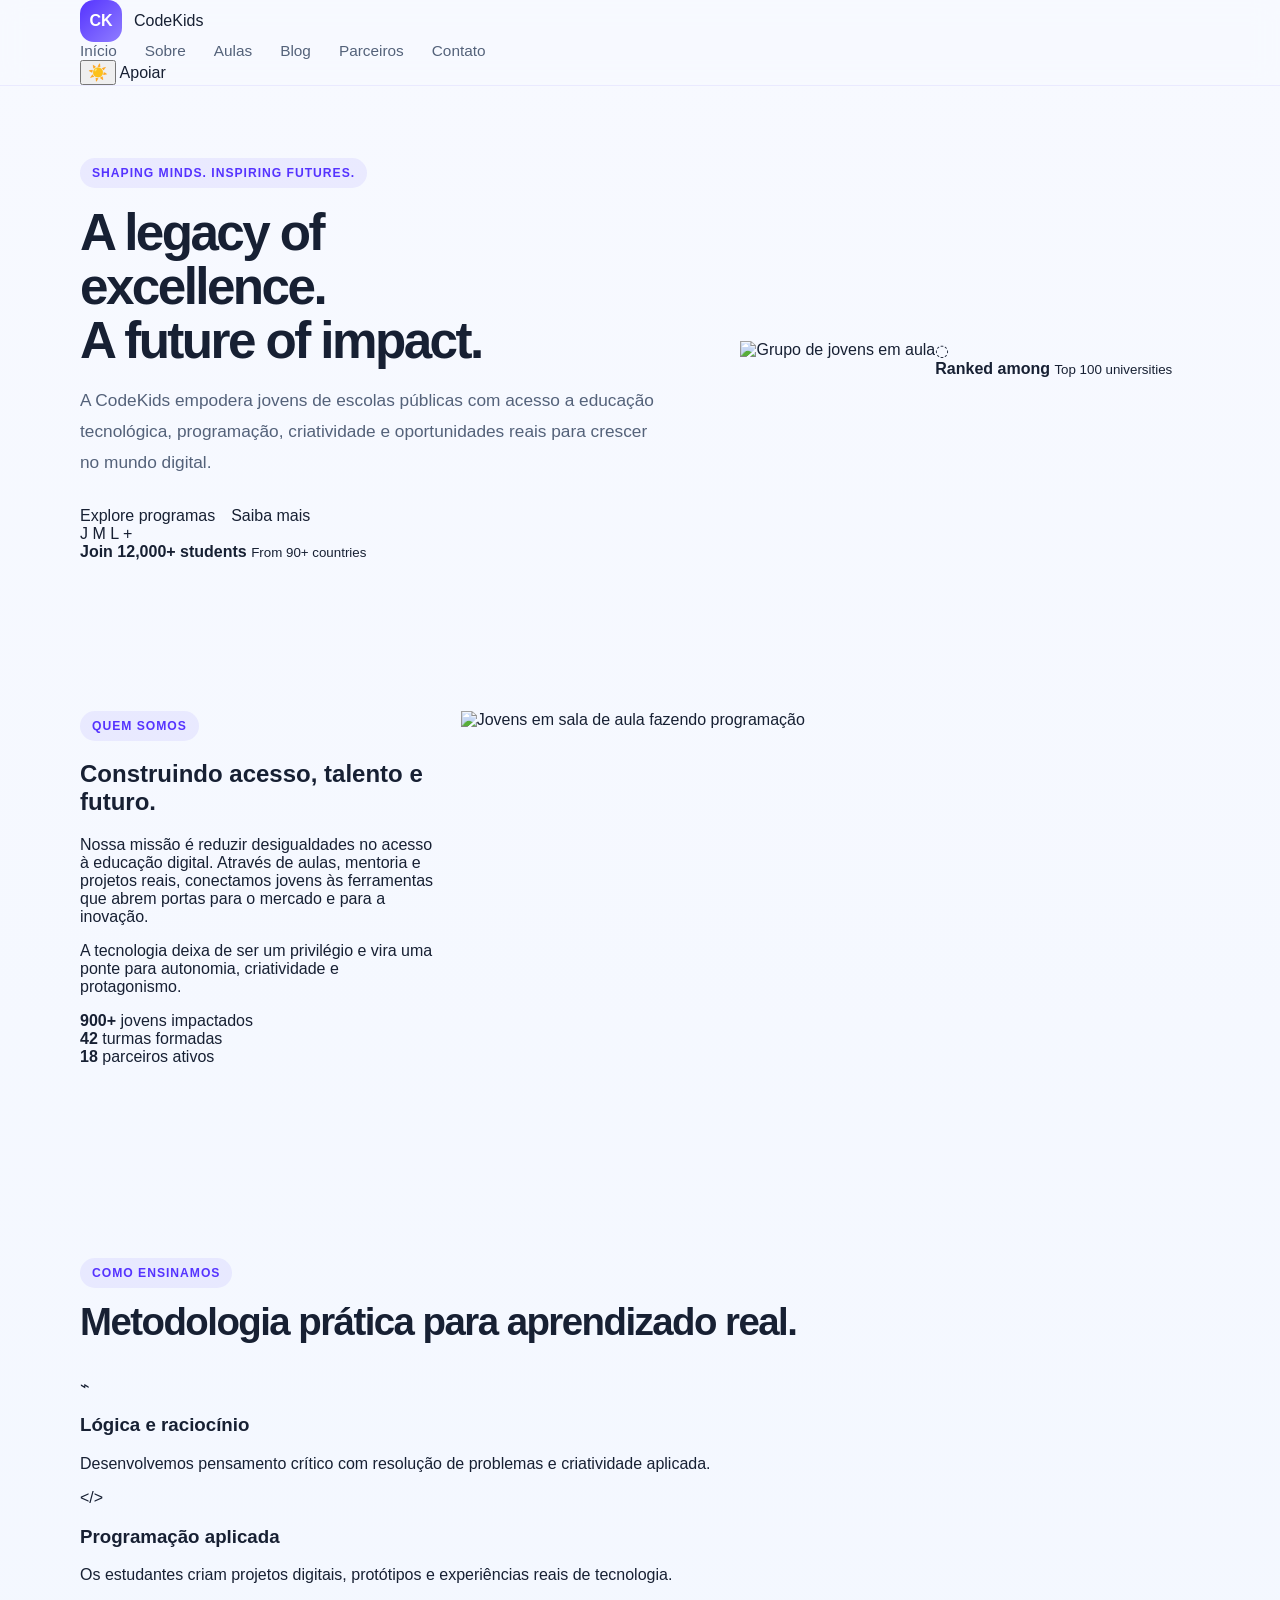
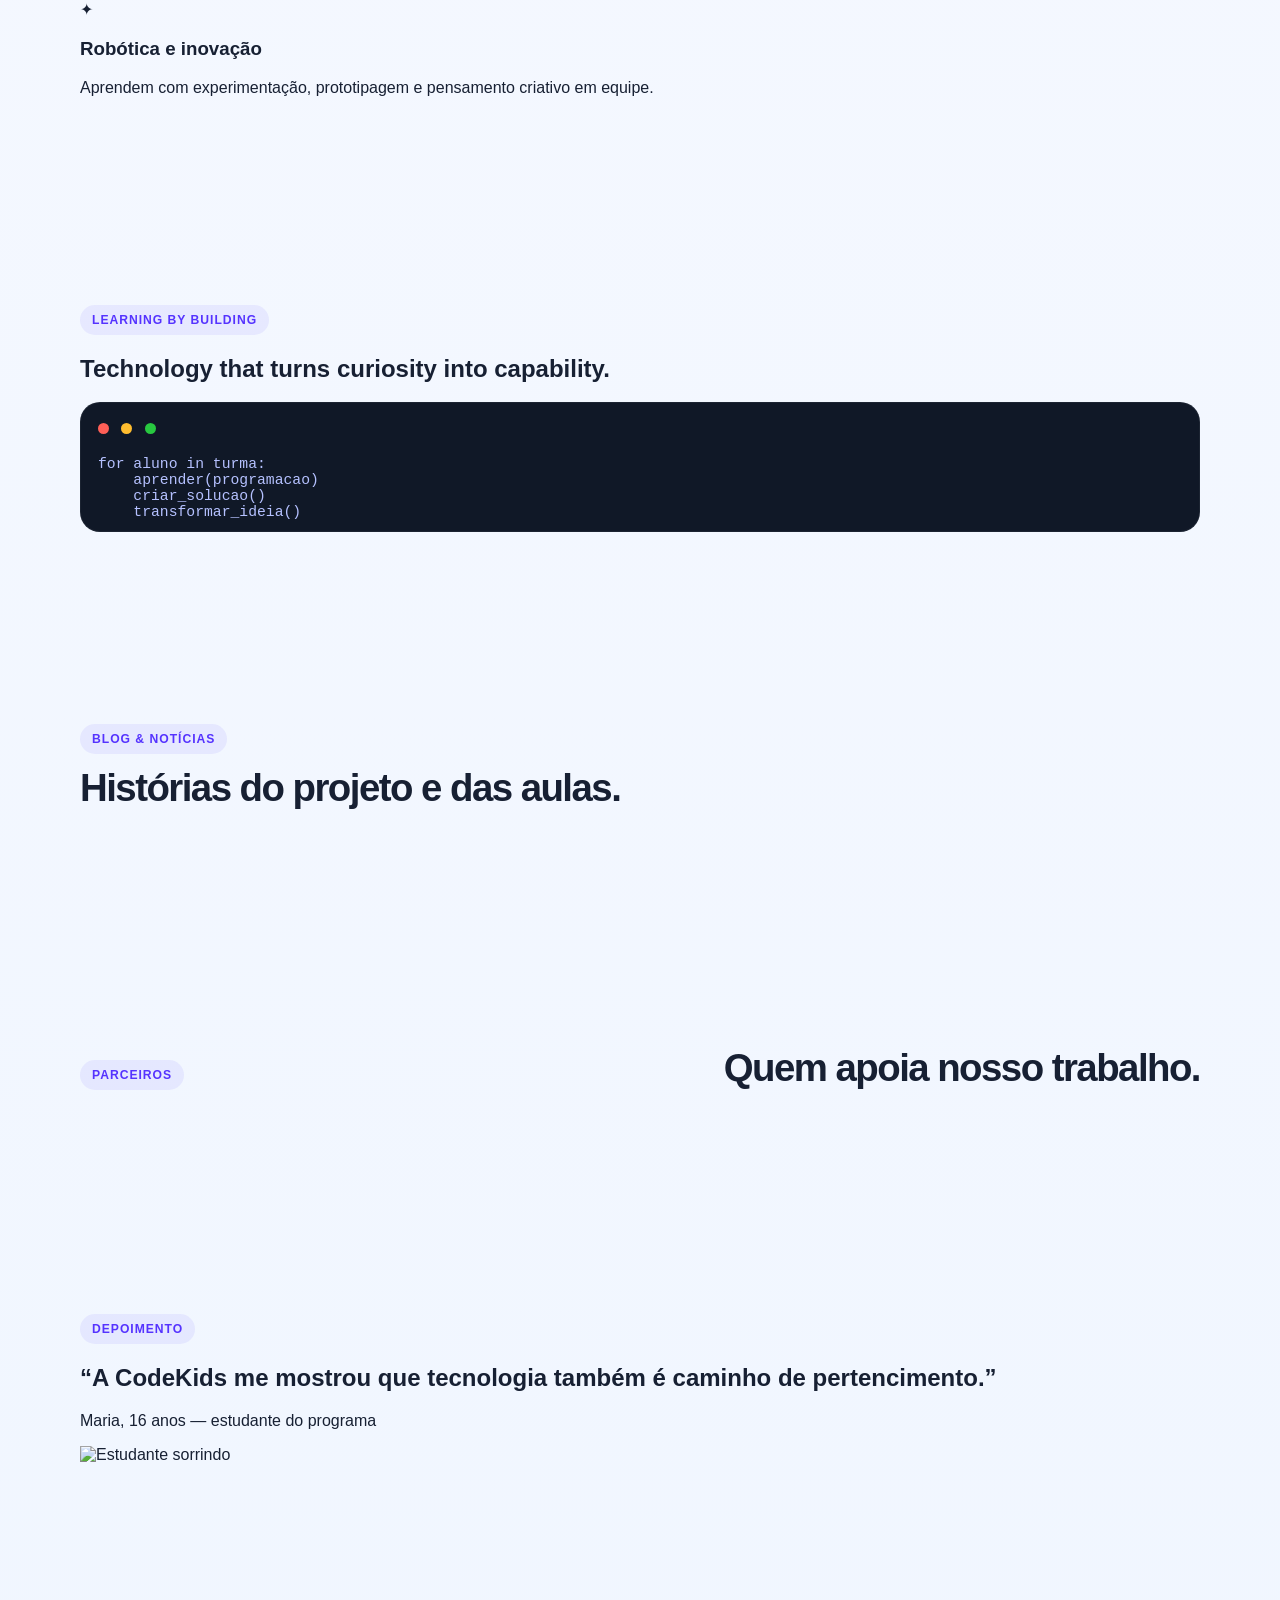
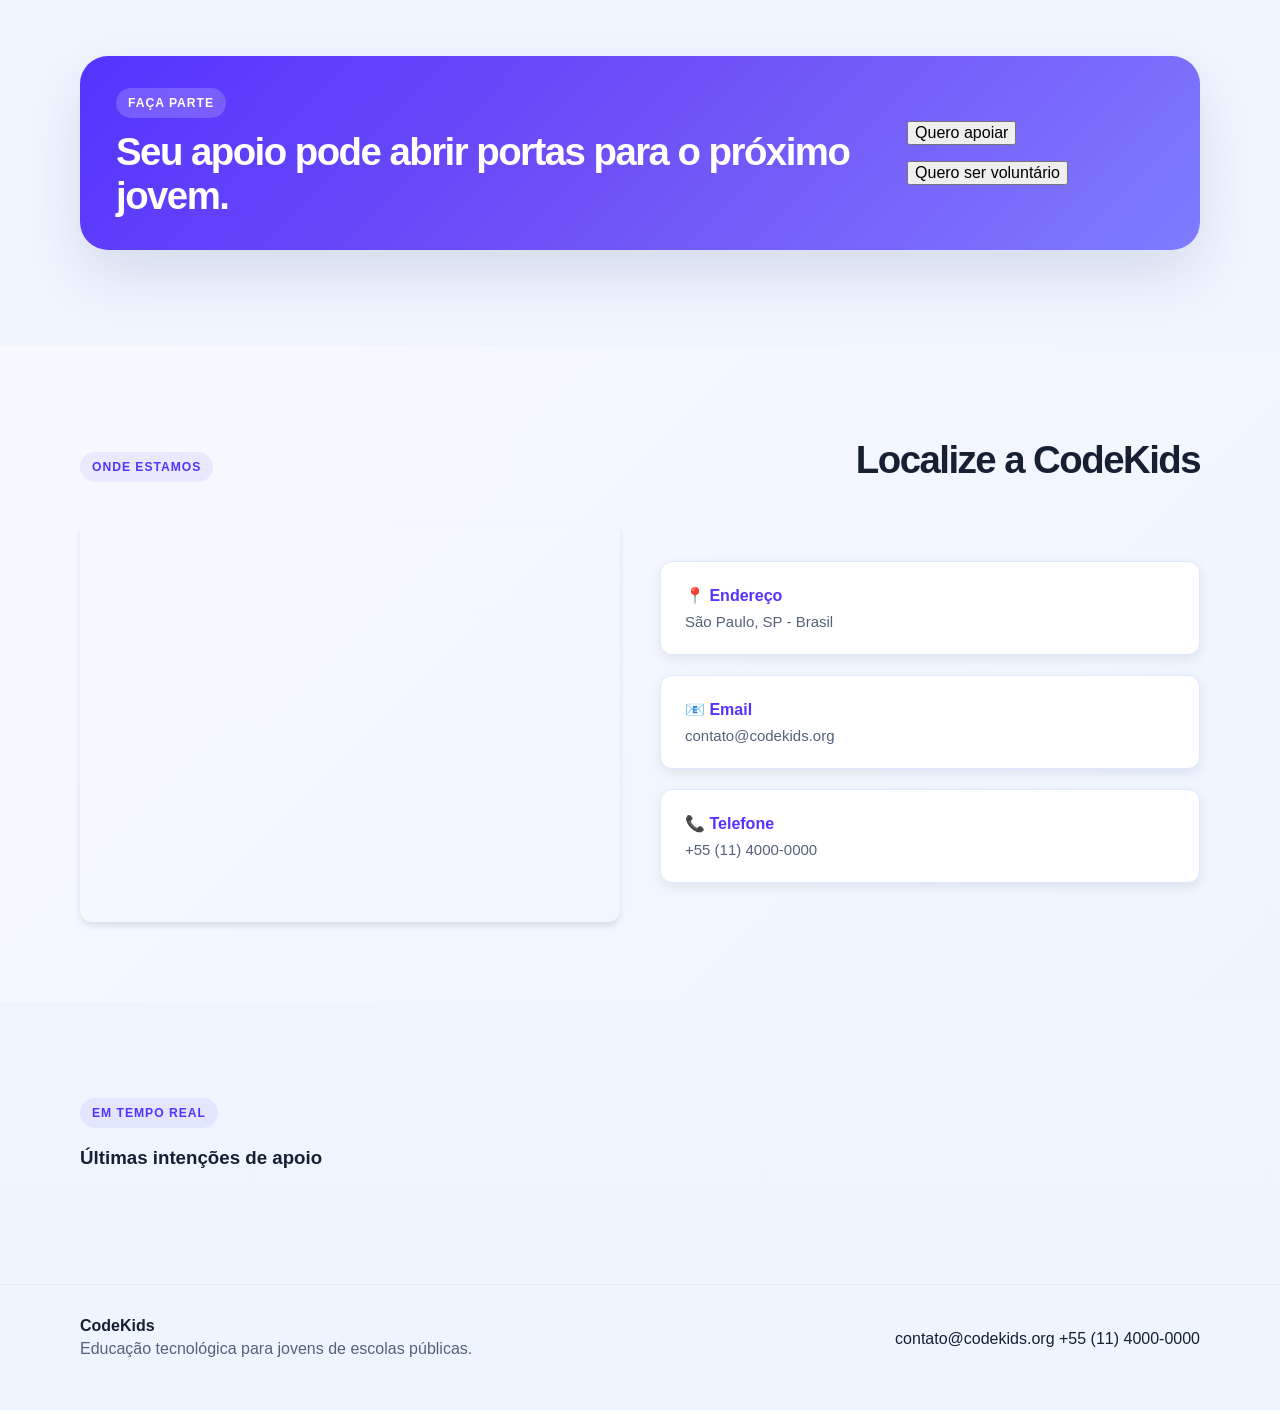
==== src/index.html @ ededb687 "refactor: Reorganiza estrutura de pastas do projeto - Move arquivos HTML para src/ - Move CSS para s" ====
<!doctype html>
<html lang="pt-BR">
  <head>
    <meta charset="UTF-8" />
    <meta name="viewport" content="width=device-width, initial-scale=1.0" />
    <title>CodeKids | Educação tecnológica para jovens</title>
    <meta
      name="description"
      content="CodeKids conecta jovens ao mundo da tecnologia por meio de aulas gratuitas, projetos e oportunidades de educação digital."
    />
    <link rel="preconnect" href="https://fonts.googleapis.com" />
    <link rel="preconnect" href="https://fonts.gstatic.com" crossorigin />
    <link
      href="https://fonts.googleapis.com/css2?family=Manrope:wght@400;500;600;700;800&family=Cormorant+Garamond:wght@500;600;700&display=swap"
      rel="stylesheet"
    />
    <link rel="stylesheet" href="css/styles.css" />
  </head>
  <body>
    <header class="topbar">
      <div class="container nav-wrap">
        <a href="#inicio" class="brand" aria-label="CodeKids início">
          <span class="brand-mark">CK</span>
          <span class="brand-text">CodeKids</span>
        </a>

        <nav class="main-nav" aria-label="Navegação principal">
          <a href="#inicio">Início</a>
          <a href="#sobre">Sobre</a>
          <a href="#aulas">Aulas</a>
          <a href="#blog">Blog</a>
          <a href="#parceiros">Parceiros</a>
          <a href="#contato">Contato</a>
        </nav>

        <div class="nav-actions">
          <button id="theme-toggle" class="theme-toggle" aria-label="Alternar tema">☀️</button>
          <a class="btn btn-primary" href="#contato">Apoiar</a>
        </div>
      </div>
    </header>

    <main>
      <section class="hero" id="inicio">
        <div class="container hero-grid">
          <div class="hero-copy">
            <span class="eyebrow">Shaping minds. Inspiring futures.</span>
            <h1>
              A legacy of<br />
              excellence.<br />
              A future of impact.
            </h1>
            <p>
              A CodeKids empodera jovens de escolas públicas com acesso a educação tecnológica,
              programação, criatividade e oportunidades reais para crescer no mundo digital.
            </p>

            <div class="hero-actions">
              <a class="btn btn-primary" href="#blog">Explore programas</a>
              <a class="btn btn-light" href="#sobre">Saiba mais</a>
            </div>

            <div class="hero-meta">
              <div class="avatar-group" aria-label="Estudantes impactados">
                <span>J</span>
                <span>M</span>
                <span>L</span>
                <span>+</span>
              </div>
              <div>
                <strong>Join 12,000+ students</strong>
                <small>From 90+ countries</small>
              </div>
            </div>
          </div>

          <div class="hero-visual">
            <div class="hero-image-card">
              <img
                src="https://images.unsplash.com/photo-1522202176988-66273c2fd55f?auto=format&fit=crop&w=1200&q=80"
                alt="Grupo de jovens em aula"
              />
            </div>
            <div class="premium-badge">
              <span class="badge-icon">◌</span>
              <div>
                <strong>Ranked among</strong>
                <small>Top 100 universities</small>
              </div>
            </div>
          </div>
        </div>
      </section>

      <section class="section section-soft" id="sobre">
        <div class="container about-grid">
          <div class="about-copy">
            <span class="eyebrow eyebrow-gold">Quem somos</span>
            <h2>Construindo acesso, talento e futuro.</h2>
            <p>
              Nossa missão é reduzir desigualdades no acesso à educação digital. Através de aulas,
              mentoria e projetos reais, conectamos jovens às ferramentas que abrem portas para o
              mercado e para a inovação.
            </p>
            <p>
              A tecnologia deixa de ser um privilégio e vira uma ponte para autonomia, criatividade e
              protagonismo.
            </p>

            <div class="about-stats">
              <div>
                <strong>900+</strong>
                <span>jovens impactados</span>
              </div>
              <div>
                <strong>42</strong>
                <span>turmas formadas</span>
              </div>
              <div>
                <strong>18</strong>
                <span>parceiros ativos</span>
              </div>
            </div>
          </div>

          <div class="about-visual">
            <img
              src="https://images.unsplash.com/photo-1516321318423-f06f85e504b3?auto=format&fit=crop&w=1000&q=80"
              alt="Jovens em sala de aula fazendo programação"
            />
          </div>
        </div>
      </section>

      <section class="section" id="aulas">
        <div class="container">
          <div class="section-header">
            <div>
              <span class="eyebrow eyebrow-gold">Como ensinamos</span>
              <h2>Metodologia prática para aprendizado real.</h2>
            </div>
          </div>

          <div class="feature-grid">
            <article class="feature-card">
              <div class="feature-icon">⌁</div>
              <h3>Lógica e raciocínio</h3>
              <p>Desenvolvemos pensamento crítico com resolução de problemas e criatividade aplicada.</p>
            </article>
            <article class="feature-card">
              <div class="feature-icon">&lt;/&gt;</div>
              <h3>Programação aplicada</h3>
              <p>Os estudantes criam projetos digitais, protótipos e experiências reais de tecnologia.</p>
            </article>
            <article class="feature-card">
              <div class="feature-icon">✦</div>
              <h3>Robótica e inovação</h3>
              <p>Aprendem com experimentação, prototipagem e pensamento criativo em equipe.</p>
            </article>
          </div>
        </div>
      </section>

      <section class="section code-panel">
        <div class="container code-panel-inner">
          <div class="code-copy">
            <span class="eyebrow eyebrow-gold">Learning by building</span>
            <h2>Technology that turns curiosity into capability.</h2>
          </div>
          <div class="code-window" aria-label="Exemplo de código de programação">
            <div class="code-header">
              <span class="dot red"></span>
              <span class="dot yellow"></span>
              <span class="dot green"></span>
            </div>
            <pre><code>for aluno in turma:
    aprender(programacao)
    criar_solucao()
    transformar_ideia()</code></pre>
          </div>
        </div>
      </section>

      <section class="section" id="blog">
        <div class="container">
          <div class="section-header split-header">
            <div>
              <span class="eyebrow eyebrow-gold">Blog & notícias</span>
              <h2>Histórias do projeto e das aulas.</h2>
            </div>
          </div>
          <div id="posts-grid" class="posts-grid" aria-live="polite"></div>
        </div>
      </section>

      <section class="section partners-section" id="parceiros">
        <div class="container">
          <div class="section-header">
            <span class="eyebrow eyebrow-gold">Parceiros</span>
            <h2>Quem apoia nosso trabalho.</h2>
          </div>
          <div id="partners-grid" class="partners-grid" aria-live="polite"></div>
        </div>
      </section>

      <section class="section quote-section">
        <div class="container quote-wrap">
          <div class="quote-copy">
            <span class="eyebrow eyebrow-gold">Depoimento</span>
            <h2>“A CodeKids me mostrou que tecnologia também é caminho de pertencimento.”</h2>
            <p>Maria, 16 anos — estudante do programa</p>
          </div>
          <img
            src="https://images.unsplash.com/photo-1544005313-94ddf0286df2?auto=format&fit=crop&w=900&q=80"
            alt="Estudante sorrindo"
          />
        </div>
      </section>

      <section class="section cta-section" id="contato">
        <div class="container cta-box">
          <div>
            <span class="eyebrow eyebrow-cta">Faça parte</span>
            <h2>Seu apoio pode abrir portas para o próximo jovem.</h2>
          </div>
          <div class="cta-actions">
            <button class="btn btn-primary open-form" type="button" data-form-type="support">Quero apoiar</button>
            <button class="btn btn-light open-form" type="button" data-form-type="volunteer">Quero ser voluntário</button>
          </div>
        </div>
      </section>

      <section class="section location-section">
        <div class="container">
          <div class="section-header">
            <span class="eyebrow eyebrow-gold">Onde estamos</span>
            <h2>Localize a CodeKids</h2>
          </div>
          <div id="map-container" class="map-container">
            <div id="google-map" style="width: 100%; height: 400px; border-radius: 12px; overflow: hidden; box-shadow: 0 4px 6px rgba(0, 0, 0, 0.1);"></div>
            <div class="location-info">
              <div class="info-card">
                <strong>📍 Endereço</strong>
                <p>São Paulo, SP - Brasil</p>
              </div>
              <div class="info-card">
                <strong>📧 Email</strong>
                <p>contato@codekids.org</p>
              </div>
              <div class="info-card">
                <strong>📞 Telefone</strong>
                <p>+55 (11) 4000-0000</p>
              </div>
            </div>
          </div>
        </div>
      </section>

      <section class="section live-submissions">
        <div class="container live-submission-panel">
          <div class="panel-header">
            <span class="eyebrow eyebrow-gold">Em tempo real</span>
            <h3>Últimas intenções de apoio</h3>
          </div>
          <div id="submission-feed" class="submission-feed" aria-live="polite"></div>
        </div>
      </section>
    </main>

    <footer class="footer">
      <div class="container footer-inner">
        <div>
          <strong>CodeKids</strong>
          <p>Educação tecnológica para jovens de escolas públicas.</p>
        </div>
        <div class="footer-contact">
          <span>contato@codekids.org</span>
          <span>+55 (11) 4000-0000</span>
        </div>
      </div>
    </footer>

    <div vw class="enabled">
      <div vw-access-button class="active"></div>
      <div vw-plugin-wrapper>
        <div class="vw-plugin-top-wrapper"></div>
      </div>
    </div>
    <div id="form-modal" class="modal hidden" aria-hidden="true">
      <div class="modal-backdrop" data-close="true"></div>
      <div class="modal-dialog" role="dialog" aria-modal="true" aria-labelledby="modal-title">
        <button class="modal-close" type="button" aria-label="Fechar modal" data-close="true">×</button>
        <div class="modal-header">
          <span class="eyebrow eyebrow-gold">Contato</span>
          <h3 id="modal-title">Quero apoiar</h3>
        </div>

        <form id="support-form">
          <input type="hidden" id="form-type" name="type" value="support" />

          <label>
            Nome completo
            <input type="text" name="name" placeholder="Seu nome" required />
          </label>

          <div class="form-row">
            <label>
              E-mail
              <input type="email" name="email" placeholder="seu@email.com" required />
            </label>
            <label>
              Telefone
              <input type="tel" name="phone" placeholder="(11) 99999-9999" />
            </label>
          </div>

          <label>
            Como você quer contribuir?
            <textarea name="message" rows="4" placeholder="Conte um pouco sobre sua disponibilidade ou intenção." required></textarea>
          </label>

          <div class="modal-actions">
            <button type="button" class="btn btn-light" data-close="true">Cancelar</button>
            <button type="submit" class="btn btn-primary">Enviar</button>
          </div>
        </form>
      </div>
    </div>

    <script src="https://vlibras.gov.br/app/vlibras-plugin.js"></script>
    <script>
      new window.VLibras.Widget("https://vlibras.gov.br/app");
    </script>
    <script async src="https://maps.googleapis.com/maps/api/js?key=AIzaSyDummy_Replace_With_Your_API_Key&callback=initMap"></script>
    <script src="js/site.js"></script>
  </body>
</html>
---- src/css/styles.css ----
:root {
  --bg: #f4f7ff;
  --bg-strong: #ecf2ff;
  --card: #ffffff;
  --line: #dfe9ff;
  --text: #172033;
  --muted: #54627a;
  --primary: #5533ff;
  --primary-dark: #2f1d96;
  --accent: #0db39f;
  --accent-soft: #dffaf5;
  --warning: #ffb703;
  --shadow: 0 24px 60px rgba(67, 77, 130, 0.16);
}

* {
  box-sizing: border-box;
}

html {
  scroll-behavior: smooth;
}

body {
  margin: 0;
  font-family: "Plus Jakarta Sans", sans-serif;
  background: linear-gradient(180deg, #f7f9ff 0%, #eef5ff 100%);
  color: var(--text);
}

a {
  text-decoration: none;
  color: inherit;
}

img {
  max-width: 100%;
  display: block;
}

button,
input,
textarea {
  font: inherit;
}

.container {
  width: min(1120px, calc(100% - 32px));
  margin: 0 auto;
}

.section {
  padding: 96px 0;
}

.section.alt {
  background: rgba(122, 105, 255, 0.04);
}

.topbar {
  position: sticky;
  top: 0;
  z-index: 20;
  background: rgba(247, 249, 255, 0.85);
  backdrop-filter: blur(12px);
  border-bottom: 1px solid rgba(85, 51, 255, 0.08);
}

.nav {
  display: flex;
  align-items: center;
  justify-content: space-between;
  gap: 24px;
  min-height: 86px;
}

.brand {
  display: flex;
  align-items: center;
  gap: 12px;
}

.brand small {
  display: block;
  color: var(--muted);
  font-size: 11px;
}

.brand-mark {
  width: 42px;
  height: 42px;
  border-radius: 14px;
  display: grid;
  place-items: center;
  background: linear-gradient(135deg, var(--primary), #8f7dff);
  color: #fff;
  font-weight: 800;
}

.main-nav {
  display: flex;
  align-items: center;
  gap: 28px;
  font-size: 0.96rem;
  color: var(--muted);
}

.main-nav a:hover,
.text-link:hover {
  color: var(--primary);
}

.button {
  display: inline-flex;
  align-items: center;
  justify-content: center;
  border: none;
  background: linear-gradient(135deg, var(--primary), #6d4ef6);
  color: white;
  border-radius: 14px;
  padding: 14px 22px;
  font-weight: 700;
  cursor: pointer;
  box-shadow: 0 16px 30px rgba(85, 51, 255, 0.2);
  transition: transform 0.2s ease, box-shadow 0.2s ease;
}

.button:hover {
  transform: translateY(-1px);
  box-shadow: 0 18px 36px rgba(85, 51, 255, 0.24);
}

.button-secondary {
  background: #f5f3ff;
  color: var(--primary);
  box-shadow: none;
}

.button-nav {
  padding-inline: 18px;
}

.hero {
  padding: 72px 0 54px;
}

.hero-grid {
  display: grid;
  grid-template-columns: 1.2fr 1fr;
  align-items: center;
  gap: 48px;
}

.eyebrow {
  display: inline-block;
  background: rgba(85, 51, 255, 0.08);
  color: var(--primary);
  padding: 8px 12px;
  border-radius: 999px;
  font-size: 0.76rem;
  font-weight: 800;
  letter-spacing: 0.08em;
  text-transform: uppercase;
}

.eyebrow.accent {
  background: var(--accent-soft);
  color: #0d756e;
}

.hero-copy h1 {
  margin: 18px 0 18px;
  font-size: clamp(2.5rem, 4vw, 4.2rem);
  line-height: 1.05;
  letter-spacing: -0.05em;
}

.hero-copy p {
  color: var(--muted);
  font-size: 1.08rem;
  line-height: 1.8;
  max-width: 620px;
}

.hero-actions {
  display: flex;
  gap: 16px;
  flex-wrap: wrap;
  margin-top: 28px;
}

.hero-stats {
  list-style: none;
  padding: 0;
  margin: 34px 0 0;
  display: grid;
  grid-template-columns: repeat(3, minmax(120px, 1fr));
  gap: 16px;
}

.hero-stats li {
  background: rgba(255, 255, 255, 0.72);
  border: 1px solid var(--line);
  border-radius: 18px;
  padding: 18px 16px;
}

.hero-stats strong {
  display: block;
  font-size: 1.6rem;
}

.hero-stats span {
  color: var(--muted);
  font-size: 0.82rem;
}

.hero-visual {
  display: flex;
  justify-content: center;
}

.card-glow {
  width: min(100%, 530px);
  background: linear-gradient(160deg, rgba(85, 51, 255, 0.08), rgba(13, 179, 159, 0.07));
  border: 1px solid rgba(85, 51, 255, 0.1);
  border-radius: 32px;
  padding: 24px;
  box-shadow: var(--shadow);
}

.mini-card {
  background: rgba(255, 255, 255, 0.9);
  border: 1px solid var(--line);
  border-radius: 20px;
  padding: 18px 20px;
  margin-bottom: 20px;
}

.badge {
  display: inline-flex;
  background: rgba(13, 179, 159, 0.12);
  color: #0d756e;
  padding: 6px 10px;
  border-radius: 999px;
  font-size: 0.72rem;
  font-weight: 700;
}

.mini-card h3 {
  margin: 14px 0 8px;
  font-size: 1.5rem;
}

.mini-card p {
  margin: 0;
  color: var(--muted);
}

.code-window {
  background: #101827;
  border-radius: 20px;
  padding: 18px 18px 12px;
  color: #e5edff;
  box-shadow: inset 0 0 0 1px rgba(255, 255, 255, 0.05);
}

.dot {
  display: inline-block;
  width: 11px;
  height: 11px;
  border-radius: 50%;
  margin-right: 8px;
}

.dot.red { background: #ff5f57; }
.dot.yellow { background: #ffbd2f; }
.dot.green { background: #28c840; }

.code-window pre {
  margin: 18px 0 0;
  font-size: 0.92rem;
  color: #b5c1ff;
  overflow-x: auto;
}

.section-header {
  display: flex;
  align-items: end;
  justify-content: space-between;
  gap: 20px;
  margin-bottom: 32px;
}

.section-header.center {
  justify-content: center;
  text-align: center;
  align-items: center;
  flex-direction: column;
}

.section-header h2 {
  margin: 12px 0 0;
  font-size: clamp(2rem, 3vw, 2.8rem);
  letter-spacing: -0.04em;
}

.about-grid,
.posts-grid,
.partners-grid {
  display: grid;
  gap: 22px;
}

.about-grid {
  grid-template-columns: repeat(3, minmax(0, 1fr));
}

.about-card,
.post-card,
.partner-card {
  background: rgba(255, 255, 255, 0.82);
  border: 1px solid var(--line);
  border-radius: 24px;
  padding: 24px;
  box-shadow: 0 12px 32px rgba(29, 39, 77, 0.04);
}

.about-card .icon {
  display: inline-grid;
  place-items: center;
  width: 52px;
  height: 52px;
  border-radius: 16px;
  background: rgba(85, 51, 255, 0.08);
  font-size: 1.6rem;
}

.about-card h3 {
  margin: 18px 0 10px;
  font-size: 1.4rem;
}

.about-card p,
.post-card p,
.partner-card p,
.footer p {
  margin: 0;
  color: var(--muted);
  line-height: 1.7;
}

.posts-grid {
  grid-template-columns: repeat(3, minmax(0, 1fr));
}

.post-card {
  overflow: hidden;
  padding: 0;
}

.post-card img {
  width: 100%;
  height: 220px;
  object-fit: cover;
  background: linear-gradient(135deg, #dfe6ff, #ecfdf9);
}

.post-content {
  padding: 22px 22px 20px;
}

.post-meta {
  display: flex;
  justify-content: space-between;
  gap: 12px;
  margin-bottom: 8px;
  color: var(--muted);
  font-size: 0.8rem;
  text-transform: uppercase;
  letter-spacing: 0.06em;
}

.post-card h3 {
  margin: 0 0 12px;
  font-size: 1.45rem;
}

.post-card .post-preview {
  margin-bottom: 20px;
}

.text-link {
  color: var(--primary);
  font-weight: 700;
}

.partners-grid {
  grid-template-columns: repeat(3, minmax(0, 1fr));
}

.partner-card {
  display: flex;
  flex-direction: column;
  gap: 18px;
}

.partner-logo {
  width: 88px;
  height: 88px;
  border-radius: 22px;
  display: grid;
  place-items: center;
  background: linear-gradient(135deg, rgba(85, 51, 255, 0.12), rgba(13, 179, 159, 0.16));
  font-weight: 800;
  color: var(--primary-dark);
  font-size: 1.7rem;
}

.partner-card h3 {
  margin: 0;
}

.cta-box {
  background: linear-gradient(135deg, var(--primary), #6d4ef6 45%, #7f7cff 100%);
  border-radius: 28px;
  color: white;
  padding: 32px 36px;
  display: flex;
  align-items: center;
  justify-content: space-between;
  gap: 24px;
  box-shadow: var(--shadow);
}

.cta-box .eyebrow {
  background: rgba(255, 255, 255, 0.18);
  color: #fff;
}

.cta-box h2 {
  margin: 12px 0 0;
  font-size: clamp(2rem, 3vw, 2.5rem);
  letter-spacing: -0.04em;
}

.cta-actions {
  display: flex;
  gap: 16px;
  flex-wrap: wrap;
}

.cta .button-secondary {
  background: rgba(255, 255, 255, 0.14);
  color: white;
}

.footer {
  padding: 32px 0 48px;
  border-top: 1px solid rgba(23, 32, 51, 0.06);
}

.footer-inner {
  display: flex;
  justify-content: space-between;
  gap: 20px;
  align-items: center;
}

.modal {
  position: fixed;
  inset: 0;
  background: rgba(18, 24, 42, 0.65);
  display: grid;
  place-items: center;
  padding: 20px;
  z-index: 40;
}

.modal.hidden,
.admin-zone.hidden {
  display: none;
}

.modal-card {
  position: relative;
  width: min(420px, 100%);
  background: white;
  border-radius: 28px;
  padding: 32px 28px 28px;
  box-shadow: var(--shadow);
}

.close-button {
  position: absolute;
  top: 18px;
  right: 18px;
  border: none;
  background: transparent;
  font-size: 2rem;
  color: var(--muted);
  cursor: pointer;
}

.auth-form,
.post-form {
  display: grid;
  gap: 18px;
  margin-top: 22px;
}

label {
  display: grid;
  gap: 8px;
  color: var(--text);
  font-weight: 600;
}

input,
textarea {
  width: 100%;
  border: 1px solid var(--line);
  background: #f8faff;
  border-radius: 12px;
  padding: 12px 14px;
  color: var(--text);
}

input:focus,
textarea:focus {
  outline: 2px solid rgba(85, 51, 255, 0.18);
  border-color: rgba(85, 51, 255, 0.38);
}

.full {
  width: 100%;
}

.admin-zone {
  padding: 32px 0 80px;
}

.admin-shell {
  background: rgba(255, 255, 255, 0.82);
  border: 1px solid var(--line);
  border-radius: 28px;
  padding: 24px;
  box-shadow: 0 12px 28px rgba(17, 32, 75, 0.05);
}

.admin-header {
  display: flex;
  justify-content: space-between;
  align-items: center;
  gap: 16px;
  margin-bottom: 24px;
}

.admin-grid {
  display: grid;
  grid-template-columns: 1.2fr 0.8fr;
  gap: 24px;
}

.post-form {
  background: #fdfdff;
  border: 1px solid var(--line);
  border-radius: 22px;
  padding: 22px;
}

.form-actions {
  display: flex;
  gap: 12px;
  flex-wrap: wrap;
}

.image-preview {
  width: 100%;
  max-height: 240px;
  object-fit: cover;
  border: 1px solid var(--line);
  border-radius: 18px;
}

.admin-post-list {
  display: grid;
  gap: 14px;
}

.admin-card {
  display: grid;
  gap: 12px;
  background: #f8f9ff;
  border: 1px solid var(--line);
  border-radius: 18px;
  padding: 16px;
}

.admin-card h4 {
  margin: 0;
}

.admin-card p {
  margin: 0;
  color: var(--muted);
  line-height: 1.6;
}

.admin-card .card-actions {
  display: flex;
  gap: 10px;
  flex-wrap: wrap;
}

.action-btn {
  border: none;
  border-radius: 10px;
  padding: 8px 12px;
  font-weight: 700;
  cursor: pointer;
}

.action-btn.edit {
  background: rgba(85, 51, 255, 0.08);
  color: var(--primary);
}

.action-btn.delete {
  background: rgba(226, 75, 75, 0.08);
  color: #b53838;
}

@media (max-width: 940px) {
  .main-nav {
    display: none;
  }

  .hero-grid,
  .about-grid,
  .posts-grid,
  .partners-grid,
  .admin-grid,
  .cta-box,
  .footer-inner {
    grid-template-columns: 1fr;
    flex-direction: column;
    align-items: stretch;
  }

  .hero-grid,
  .about-grid,
  .posts-grid,
  .partners-grid,
  .admin-grid {
    display: grid;
  }

  .cta-box {
    display: grid;
    align-items: start;
  }
}

@media (max-width: 520px) {
  .hero {
    padding-top: 40px;
  }

  .button,
  .button-secondary {
    width: 100%;
  }

  .hero-actions,
  .cta-actions,
  .form-actions {
    flex-direction: column;
  }

  .hero-stats {
    grid-template-columns: 1fr;
  }
}

/* Google Maps Location Section */
.location-section {
  background: linear-gradient(135deg, #f7f9ff 0%, #eef5ff 100%);
  padding: 80px 0;
}

.map-container {
  display: grid;
  grid-template-columns: 1fr 1fr;
  gap: 40px;
  align-items: center;
  margin-top: 40px;
}

#google-map {
  border-radius: 16px;
  overflow: hidden;
  box-shadow: 0 8px 32px rgba(85, 51, 255, 0.15);
}

.location-info {
  display: grid;
  grid-template-columns: 1fr;
  gap: 20px;
}

.info-card {
  background: white;
  padding: 24px;
  border-radius: 12px;
  border: 1px solid var(--line);
  box-shadow: 0 4px 12px rgba(0, 0, 0, 0.08);
  transition: all 0.3s ease;
}

.info-card:hover {
  transform: translateY(-4px);
  box-shadow: 0 12px 24px rgba(85, 51, 255, 0.12);
}

.info-card strong {
  display: block;
  font-size: 16px;
  margin-bottom: 8px;
  color: var(--primary);
}

.info-card p {
  margin: 0;
  color: var(--muted);
  font-size: 15px;
}

@media (max-width: 768px) {
  .map-container {
    grid-template-columns: 1fr;
    gap: 32px;
  }

  #google-map {
    height: 300px !important;
  }

  .location-section {
    padding: 60px 0;
  }
}
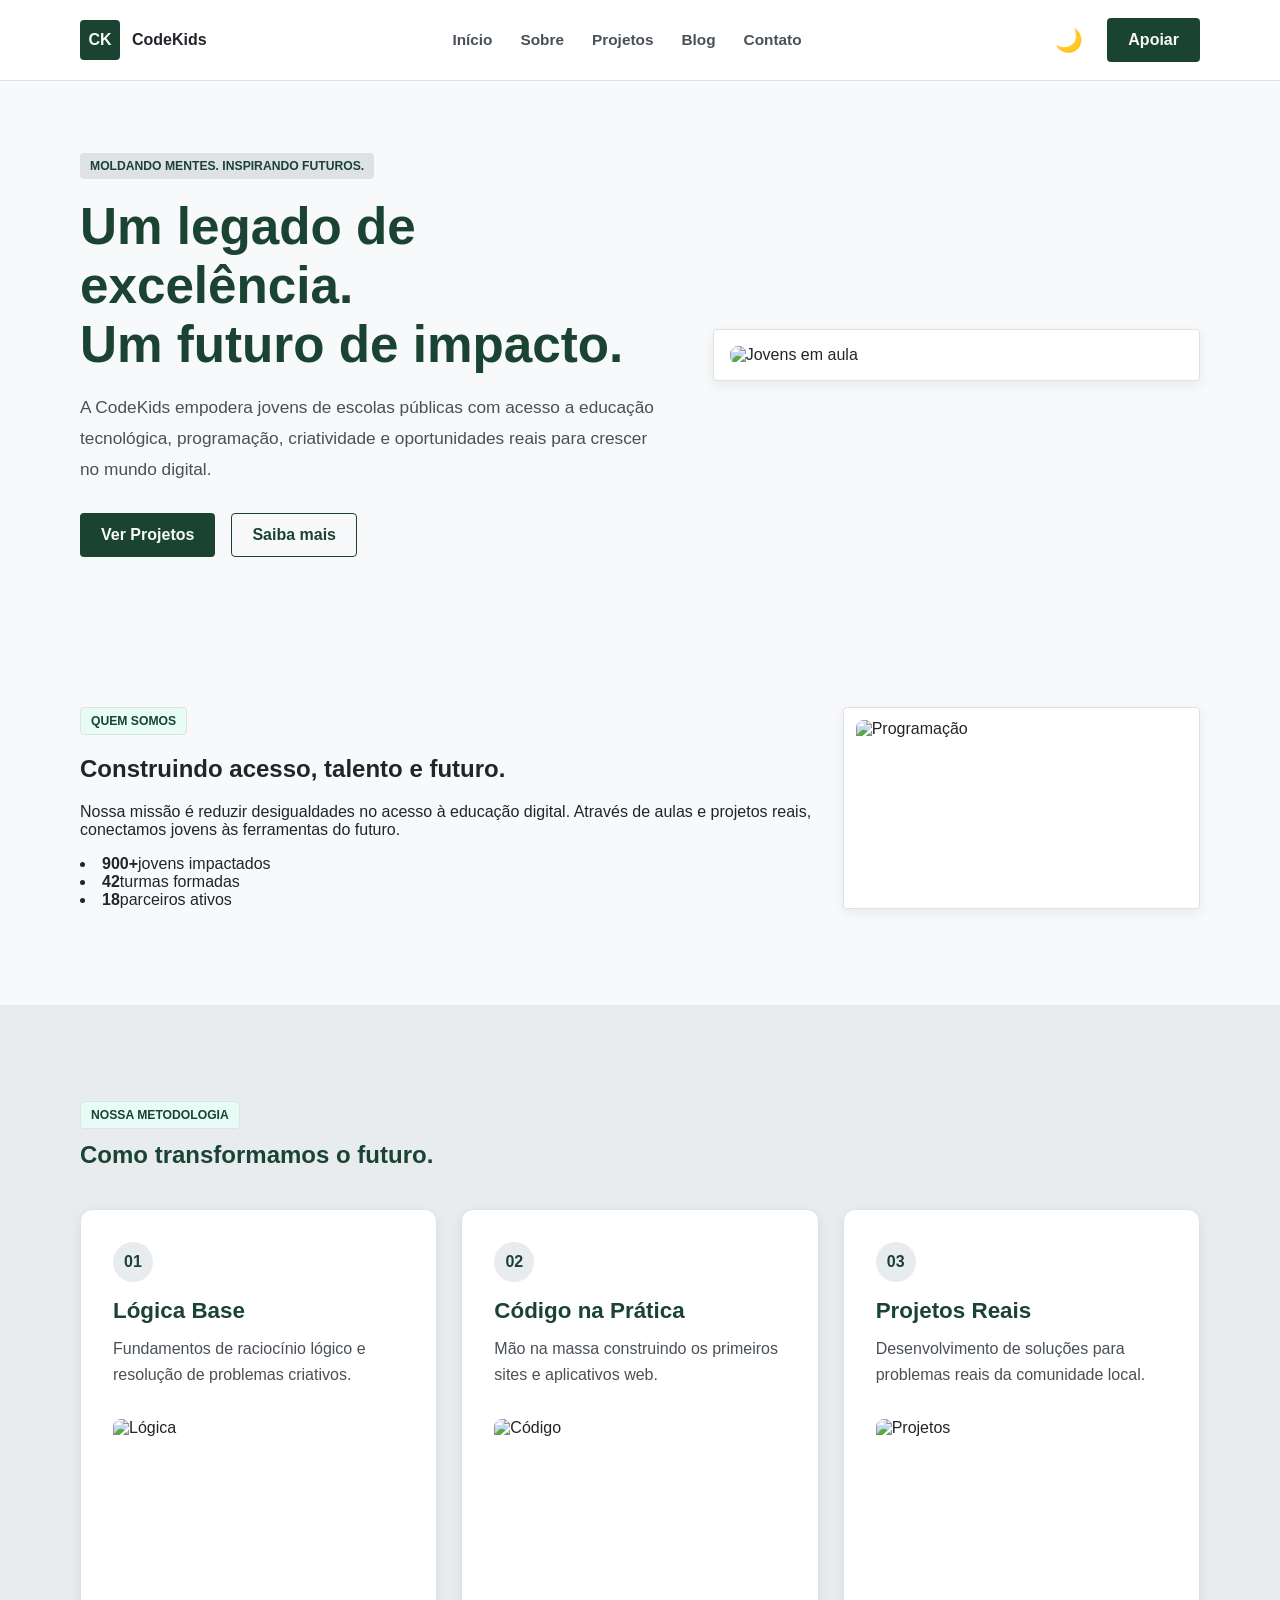
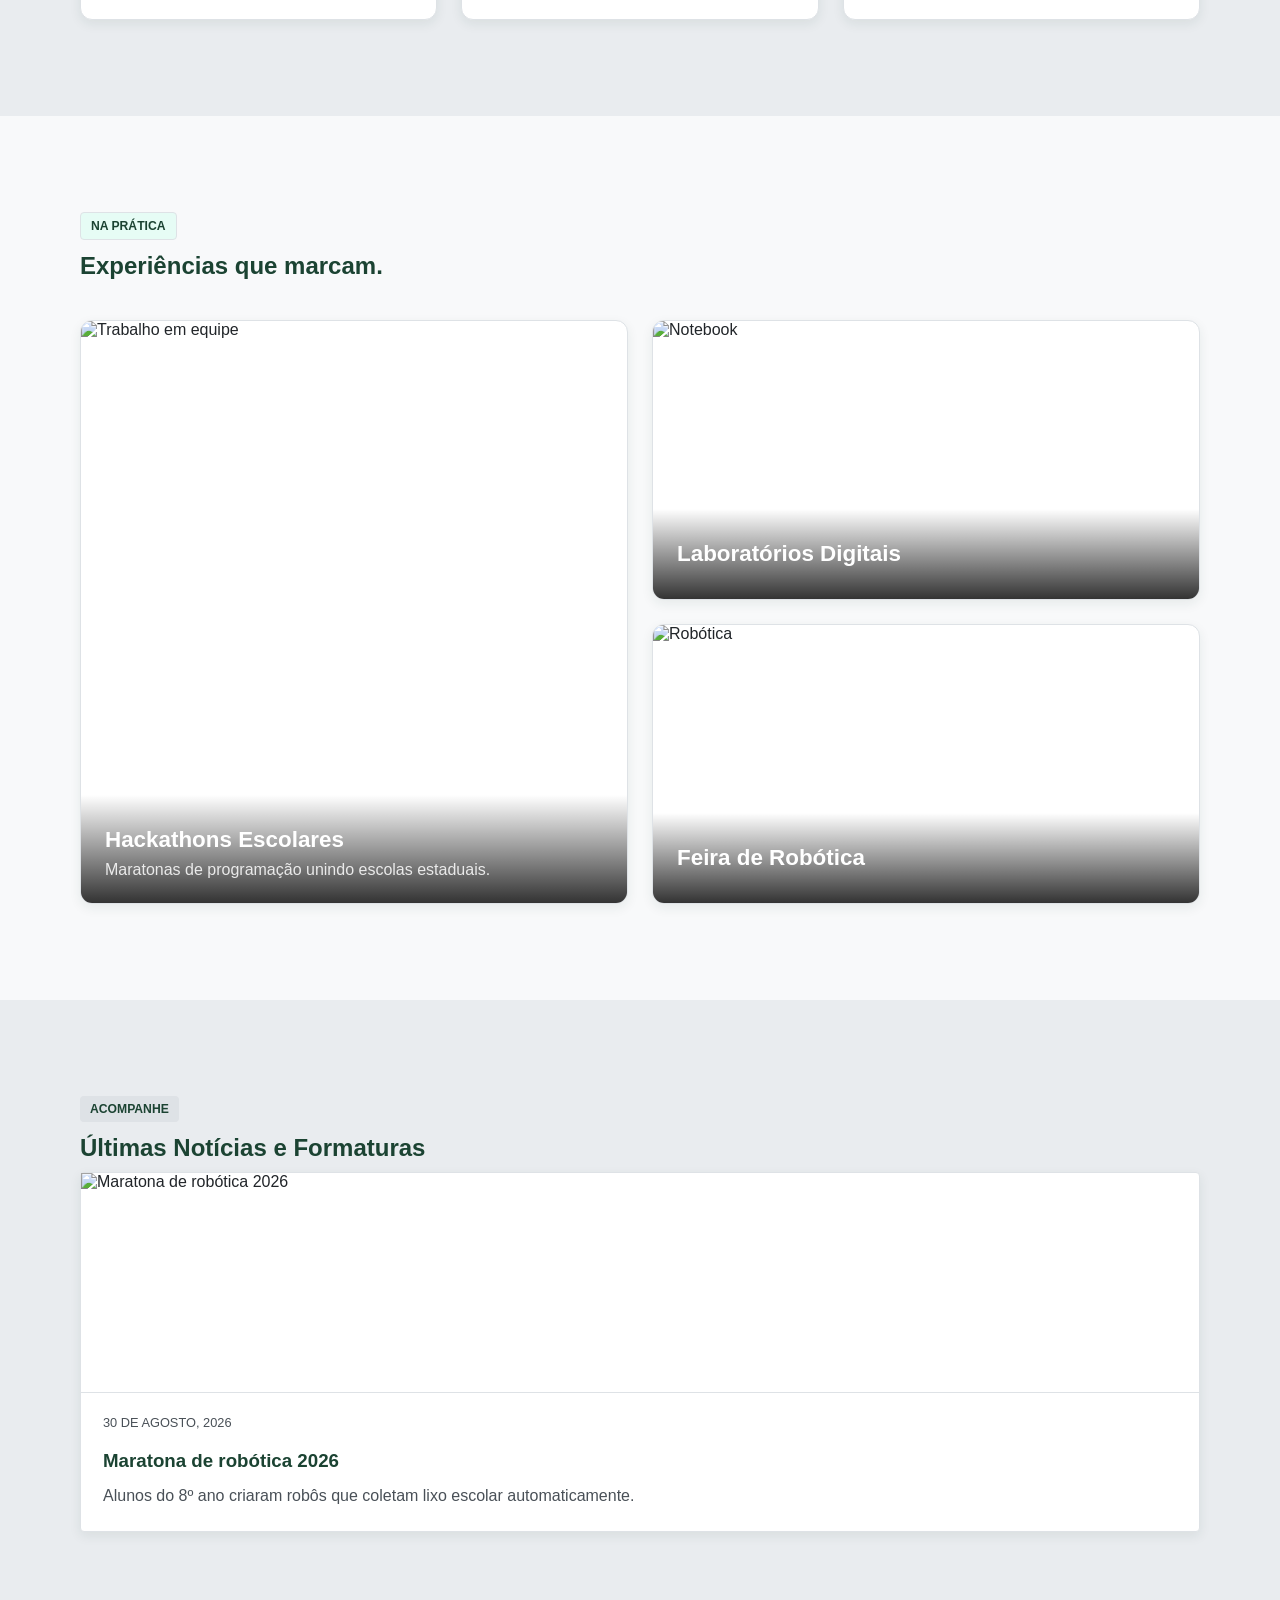
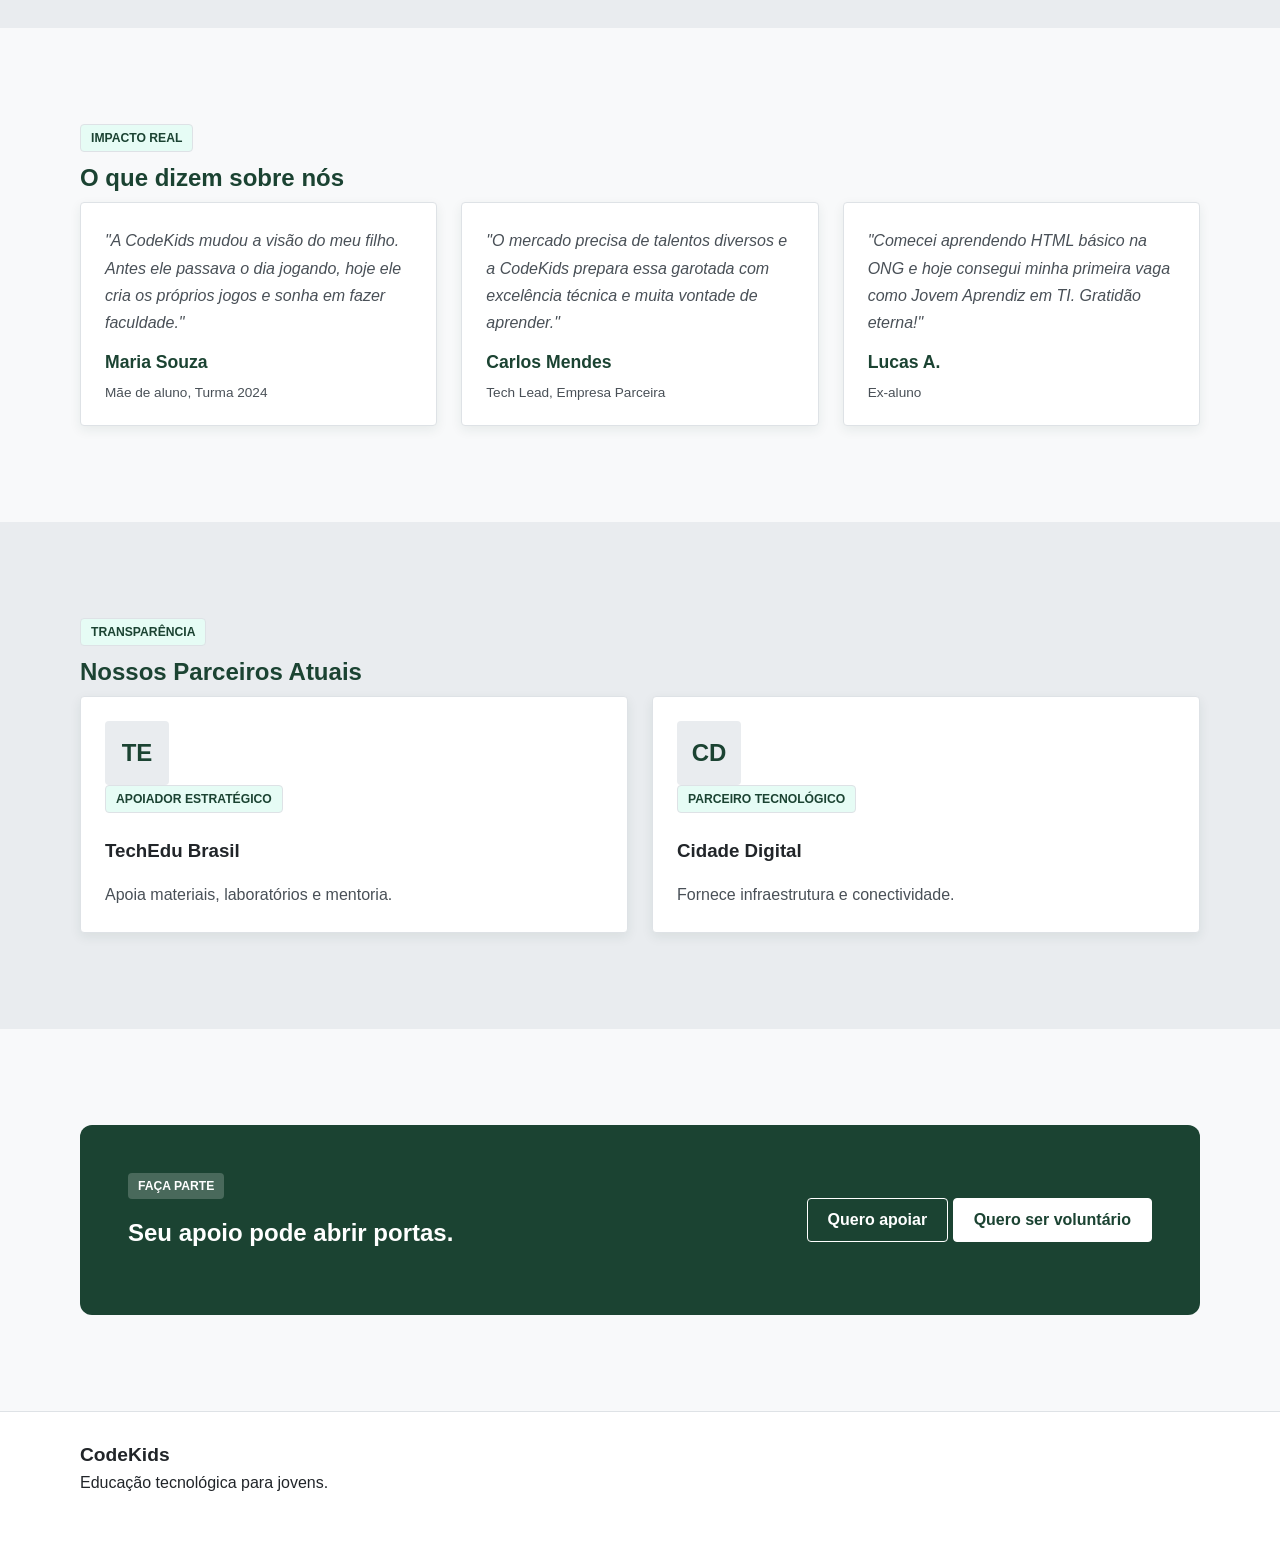
==== commit 0fd25db4: "Atualização Completa V2" ====
--- a/src/index.html
+++ b/src/index.html
@@ -4,265 +4,197 @@
     <meta charset="UTF-8" />
     <meta name="viewport" content="width=device-width, initial-scale=1.0" />
     <title>CodeKids | Educação tecnológica para jovens</title>
-    <meta
-      name="description"
-      content="CodeKids conecta jovens ao mundo da tecnologia por meio de aulas gratuitas, projetos e oportunidades de educação digital."
-    />
     <link rel="preconnect" href="https://fonts.googleapis.com" />
     <link rel="preconnect" href="https://fonts.gstatic.com" crossorigin />
-    <link
-      href="https://fonts.googleapis.com/css2?family=Manrope:wght@400;500;600;700;800&family=Cormorant+Garamond:wght@500;600;700&display=swap"
-      rel="stylesheet"
-    />
+    <link href="https://fonts.googleapis.com/css2?family=Plus+Jakarta+Sans:wght@400;500;600;700;800&display=swap" rel="stylesheet" />
     <link rel="stylesheet" href="css/styles.css" />
   </head>
   <body>
     <header class="topbar">
-      <div class="container nav-wrap">
+      <div class="container nav">
         <a href="#inicio" class="brand" aria-label="CodeKids início">
           <span class="brand-mark">CK</span>
-          <span class="brand-text">CodeKids</span>
+          <span class="brand-text"><strong>CodeKids</strong></span>
         </a>
-
         <nav class="main-nav" aria-label="Navegação principal">
           <a href="#inicio">Início</a>
           <a href="#sobre">Sobre</a>
-          <a href="#aulas">Aulas</a>
+          <a href="#galeria">Projetos</a>
           <a href="#blog">Blog</a>
-          <a href="#parceiros">Parceiros</a>
           <a href="#contato">Contato</a>
         </nav>
-
         <div class="nav-actions">
-          <button id="theme-toggle" class="theme-toggle" aria-label="Alternar tema">☀️</button>
-          <a class="btn btn-primary" href="#contato">Apoiar</a>
+          <button id="theme-toggle" class="theme-toggle-btn" aria-label="Alternar tema">🌙</button>
+          <a class="button button-primary" href="#contato">Apoiar</a>
         </div>
       </div>
     </header>
 
     <main>
+      <!-- Hero -->
       <section class="hero" id="inicio">
         <div class="container hero-grid">
-          <div class="hero-copy">
-            <span class="eyebrow">Shaping minds. Inspiring futures.</span>
-            <h1>
-              A legacy of<br />
-              excellence.<br />
-              A future of impact.
-            </h1>
-            <p>
-              A CodeKids empodera jovens de escolas públicas com acesso a educação tecnológica,
-              programação, criatividade e oportunidades reais para crescer no mundo digital.
-            </p>
-
+          <div class="hero-copy fade-up">
+            <span class="eyebrow">Moldando mentes. Inspirando futuros.</span>
+            <h1>Um legado de<br />excelência.<br />Um futuro de impacto.</h1>
+            <p>A CodeKids empodera jovens de escolas públicas com acesso a educação tecnológica, programação, criatividade e oportunidades reais para crescer no mundo digital.</p>
             <div class="hero-actions">
-              <a class="btn btn-primary" href="#blog">Explore programas</a>
-              <a class="btn btn-light" href="#sobre">Saiba mais</a>
-            </div>
-
-            <div class="hero-meta">
-              <div class="avatar-group" aria-label="Estudantes impactados">
-                <span>J</span>
-                <span>M</span>
-                <span>L</span>
-                <span>+</span>
-              </div>
-              <div>
-                <strong>Join 12,000+ students</strong>
-                <small>From 90+ countries</small>
-              </div>
-            </div>
-          </div>
-
-          <div class="hero-visual">
-            <div class="hero-image-card">
-              <img
-                src="https://images.unsplash.com/photo-1522202176988-66273c2fd55f?auto=format&fit=crop&w=1200&q=80"
-                alt="Grupo de jovens em aula"
-              />
-            </div>
-            <div class="premium-badge">
-              <span class="badge-icon">◌</span>
-              <div>
-                <strong>Ranked among</strong>
-                <small>Top 100 universities</small>
-              </div>
-            </div>
-          </div>
-        </div>
-      </section>
-
+              <a class="button button-primary" href="#galeria">Ver Projetos</a>
+              <a class="button button-secondary" href="#sobre">Saiba mais</a>
+            </div>
+          </div>
+          <div class="hero-visual fade-up stagger-1">
+            <div class="card-glow" style="padding: 16px;">
+              <img src="https://images.unsplash.com/photo-1522202176988-66273c2fd55f?auto=format&fit=crop&w=1200&q=80" alt="Jovens em aula" style="border-radius: 8px;" />
+            </div>
+          </div>
+        </div>
+      </section>
+
+      <!-- Sobre -->
       <section class="section section-soft" id="sobre">
         <div class="container about-grid">
-          <div class="about-copy">
-            <span class="eyebrow eyebrow-gold">Quem somos</span>
+          <div class="about-copy fade-up" style="grid-column: span 2;">
+            <span class="eyebrow accent">Quem somos</span>
             <h2>Construindo acesso, talento e futuro.</h2>
-            <p>
-              Nossa missão é reduzir desigualdades no acesso à educação digital. Através de aulas,
-              mentoria e projetos reais, conectamos jovens às ferramentas que abrem portas para o
-              mercado e para a inovação.
-            </p>
-            <p>
-              A tecnologia deixa de ser um privilégio e vira uma ponte para autonomia, criatividade e
-              protagonismo.
-            </p>
-
-            <div class="about-stats">
-              <div>
-                <strong>900+</strong>
-                <span>jovens impactados</span>
-              </div>
-              <div>
-                <strong>42</strong>
-                <span>turmas formadas</span>
-              </div>
-              <div>
-                <strong>18</strong>
-                <span>parceiros ativos</span>
-              </div>
-            </div>
-          </div>
-
-          <div class="about-visual">
-            <img
-              src="https://images.unsplash.com/photo-1516321318423-f06f85e504b3?auto=format&fit=crop&w=1000&q=80"
-              alt="Jovens em sala de aula fazendo programação"
-            />
-          </div>
-        </div>
-      </section>
-
-      <section class="section" id="aulas">
-        <div class="container">
+            <p>Nossa missão é reduzir desigualdades no acesso à educação digital. Através de aulas e projetos reais, conectamos jovens às ferramentas do futuro.</p>
+            <div class="hero-stats">
+              <li><strong>900+</strong><span>jovens impactados</span></li>
+              <li><strong>42</strong><span>turmas formadas</span></li>
+              <li><strong>18</strong><span>parceiros ativos</span></li>
+            </div>
+          </div>
+          <div class="about-visual card-glow fade-up stagger-1" style="padding: 12px;">
+            <img src="https://images.unsplash.com/photo-1516321318423-f06f85e504b3?auto=format&fit=crop&w=1000&q=80" alt="Programação" style="height: 100%; object-fit: cover; border-radius: 8px;" />
+          </div>
+        </div>
+      </section>
+
+      <!-- Jornada -->
+      <section class="section alt" id="jornada">
+        <div class="container fade-up">
           <div class="section-header">
             <div>
-              <span class="eyebrow eyebrow-gold">Como ensinamos</span>
-              <h2>Metodologia prática para aprendizado real.</h2>
-            </div>
-          </div>
-
+              <span class="eyebrow accent">Nossa Metodologia</span>
+              <h2>Como transformamos o futuro.</h2>
+            </div>
+          </div>
+          <div class="process-grid">
+            <div class="process-card fade-up">
+              <span class="step-badge">01</span>
+              <h3>Lógica Base</h3>
+              <p>Fundamentos de raciocínio lógico e resolução de problemas criativos.</p>
+              <img src="https://images.unsplash.com/photo-1503676260728-1c00da094a0b?auto=format&fit=crop&w=600&q=80" alt="Lógica" />
+            </div>
+            <div class="process-card fade-up stagger-1">
+              <span class="step-badge">02</span>
+              <h3>Código na Prática</h3>
+              <p>Mão na massa construindo os primeiros sites e aplicativos web.</p>
+              <img src="https://images.unsplash.com/photo-1531482615713-2afd69097998?auto=format&fit=crop&w=600&q=80" alt="Código" />
+            </div>
+            <div class="process-card fade-up stagger-2">
+              <span class="step-badge">03</span>
+              <h3>Projetos Reais</h3>
+              <p>Desenvolvimento de soluções para problemas reais da comunidade local.</p>
+              <img src="https://images.unsplash.com/photo-1523240795612-9a054b0db644?auto=format&fit=crop&w=600&q=80" alt="Projetos" />
+            </div>
+          </div>
+        </div>
+      </section>
+
+      <!-- Projetos -->
+      <section class="section" id="galeria">
+        <div class="container fade-up">
+          <div class="section-header center">
+            <span class="eyebrow accent">Na Prática</span>
+            <h2>Experiências que marcam.</h2>
+          </div>
+          <div class="bento-grid">
+            <div class="bento-item large card-glow fade-up">
+              <img src="https://images.unsplash.com/photo-1522071820081-009f0129c71c?auto=format&fit=crop&w=1200&q=80" alt="Trabalho em equipe" />
+              <div class="bento-content">
+                <h3>Hackathons Escolares</h3>
+                <p>Maratonas de programação unindo escolas estaduais.</p>
+              </div>
+            </div>
+            <div class="bento-item card-glow fade-up stagger-1">
+              <img src="https://images.unsplash.com/photo-1498050108023-c5249f4df085?auto=format&fit=crop&w=800&q=80" alt="Notebook" />
+              <div class="bento-content"><h3>Laboratórios Digitais</h3></div>
+            </div>
+            <div class="bento-item card-glow fade-up stagger-2">
+              <img src="https://images.unsplash.com/photo-1581091226825-a6a2a5aee158?auto=format&fit=crop&w=800&q=80" alt="Robótica" />
+              <div class="bento-content"><h3>Feira de Robótica</h3></div>
+            </div>
+          </div>
+        </div>
+      </section>
+
+      <!-- BLOG: Alimentado pelo Admin -->
+      <section class="section alt" id="blog">
+        <div class="container fade-up">
+          <div class="section-header">
+            <div>
+              <span class="eyebrow">Acompanhe</span>
+              <h2>Últimas Notícias e Formaturas</h2>
+            </div>
+          </div>
+          <div id="posts-grid" class="posts-grid" aria-live="polite">
+            <!-- Posts serão injetados via JS -->
+          </div>
+        </div>
+      </section>
+
+      <!-- Depoimentos -->
+      <section class="section" id="depoimentos">
+        <div class="container fade-up">
+          <div class="section-header center">
+            <span class="eyebrow accent">Impacto Real</span>
+            <h2>O que dizem sobre nós</h2>
+          </div>
           <div class="feature-grid">
-            <article class="feature-card">
-              <div class="feature-icon">⌁</div>
-              <h3>Lógica e raciocínio</h3>
-              <p>Desenvolvemos pensamento crítico com resolução de problemas e criatividade aplicada.</p>
+            <article class="feature-card fade-up">
+              <p style="font-style: italic;">"A CodeKids mudou a visão do meu filho. Antes ele passava o dia jogando, hoje ele cria os próprios jogos e sonha em fazer faculdade."</p>
+              <h3 style="margin-top: 16px; font-size: 1.1rem;">Maria Souza</h3>
+              <span style="color: var(--muted); font-size: 0.85rem;">Mãe de aluno, Turma 2024</span>
             </article>
-            <article class="feature-card">
-              <div class="feature-icon">&lt;/&gt;</div>
-              <h3>Programação aplicada</h3>
-              <p>Os estudantes criam projetos digitais, protótipos e experiências reais de tecnologia.</p>
+            <article class="feature-card fade-up stagger-1">
+              <p style="font-style: italic;">"O mercado precisa de talentos diversos e a CodeKids prepara essa garotada com excelência técnica e muita vontade de aprender."</p>
+              <h3 style="margin-top: 16px; font-size: 1.1rem;">Carlos Mendes</h3>
+              <span style="color: var(--muted); font-size: 0.85rem;">Tech Lead, Empresa Parceira</span>
             </article>
-            <article class="feature-card">
-              <div class="feature-icon">✦</div>
-              <h3>Robótica e inovação</h3>
-              <p>Aprendem com experimentação, prototipagem e pensamento criativo em equipe.</p>
+            <article class="feature-card fade-up stagger-2">
+              <p style="font-style: italic;">"Comecei aprendendo HTML básico na ONG e hoje consegui minha primeira vaga como Jovem Aprendiz em TI. Gratidão eterna!"</p>
+              <h3 style="margin-top: 16px; font-size: 1.1rem;">Lucas A.</h3>
+              <span style="color: var(--muted); font-size: 0.85rem;">Ex-aluno</span>
             </article>
           </div>
         </div>
       </section>
 
-      <section class="section code-panel">
-        <div class="container code-panel-inner">
-          <div class="code-copy">
-            <span class="eyebrow eyebrow-gold">Learning by building</span>
-            <h2>Technology that turns curiosity into capability.</h2>
-          </div>
-          <div class="code-window" aria-label="Exemplo de código de programação">
-            <div class="code-header">
-              <span class="dot red"></span>
-              <span class="dot yellow"></span>
-              <span class="dot green"></span>
-            </div>
-            <pre><code>for aluno in turma:
-    aprender(programacao)
-    criar_solucao()
-    transformar_ideia()</code></pre>
-          </div>
-        </div>
-      </section>
-
-      <section class="section" id="blog">
-        <div class="container">
-          <div class="section-header split-header">
-            <div>
-              <span class="eyebrow eyebrow-gold">Blog & notícias</span>
-              <h2>Histórias do projeto e das aulas.</h2>
-            </div>
-          </div>
-          <div id="posts-grid" class="posts-grid" aria-live="polite"></div>
-        </div>
-      </section>
-
-      <section class="section partners-section" id="parceiros">
-        <div class="container">
-          <div class="section-header">
-            <span class="eyebrow eyebrow-gold">Parceiros</span>
-            <h2>Quem apoia nosso trabalho.</h2>
-          </div>
-          <div id="partners-grid" class="partners-grid" aria-live="polite"></div>
-        </div>
-      </section>
-
-      <section class="section quote-section">
-        <div class="container quote-wrap">
-          <div class="quote-copy">
-            <span class="eyebrow eyebrow-gold">Depoimento</span>
-            <h2>“A CodeKids me mostrou que tecnologia também é caminho de pertencimento.”</h2>
-            <p>Maria, 16 anos — estudante do programa</p>
-          </div>
-          <img
-            src="https://images.unsplash.com/photo-1544005313-94ddf0286df2?auto=format&fit=crop&w=900&q=80"
-            alt="Estudante sorrindo"
-          />
-        </div>
-      </section>
-
+      <!-- Parceiros (Página de Transparência Embutida) -->
+      <section class="section alt" id="parceiros">
+        <div class="container fade-up">
+          <div class="section-header center">
+            <span class="eyebrow accent">Transparência</span>
+            <h2>Nossos Parceiros Atuais</h2>
+          </div>
+          <div id="partners-grid" class="partners-grid" aria-live="polite">
+            <!-- Parceiros injetados via JS -->
+          </div>
+        </div>
+      </section>
+
+      <!-- CTA -->
       <section class="section cta-section" id="contato">
-        <div class="container cta-box">
+        <div class="container cta-box fade-up">
           <div>
-            <span class="eyebrow eyebrow-cta">Faça parte</span>
-            <h2>Seu apoio pode abrir portas para o próximo jovem.</h2>
+            <span class="eyebrow cta-eyebrow">Faça parte</span>
+            <h2 class="cta-title">Seu apoio pode abrir portas.</h2>
           </div>
           <div class="cta-actions">
-            <button class="btn btn-primary open-form" type="button" data-form-type="support">Quero apoiar</button>
-            <button class="btn btn-light open-form" type="button" data-form-type="volunteer">Quero ser voluntário</button>
-          </div>
-        </div>
-      </section>
-
-      <section class="section location-section">
-        <div class="container">
-          <div class="section-header">
-            <span class="eyebrow eyebrow-gold">Onde estamos</span>
-            <h2>Localize a CodeKids</h2>
-          </div>
-          <div id="map-container" class="map-container">
-            <div id="google-map" style="width: 100%; height: 400px; border-radius: 12px; overflow: hidden; box-shadow: 0 4px 6px rgba(0, 0, 0, 0.1);"></div>
-            <div class="location-info">
-              <div class="info-card">
-                <strong>📍 Endereço</strong>
-                <p>São Paulo, SP - Brasil</p>
-              </div>
-              <div class="info-card">
-                <strong>📧 Email</strong>
-                <p>contato@codekids.org</p>
-              </div>
-              <div class="info-card">
-                <strong>📞 Telefone</strong>
-                <p>+55 (11) 4000-0000</p>
-              </div>
-            </div>
-          </div>
-        </div>
-      </section>
-
-      <section class="section live-submissions">
-        <div class="container live-submission-panel">
-          <div class="panel-header">
-            <span class="eyebrow eyebrow-gold">Em tempo real</span>
-            <h3>Últimas intenções de apoio</h3>
-          </div>
-          <div id="submission-feed" class="submission-feed" aria-live="polite"></div>
+            <button class="button button-transparent open-form" type="button" data-form-type="support">Quero apoiar</button>
+            <button class="button button-solid open-form" type="button" data-form-type="volunteer">Quero ser voluntário</button>
+          </div>
         </div>
       </section>
     </main>
@@ -270,68 +202,32 @@
     <footer class="footer">
       <div class="container footer-inner">
         <div>
-          <strong>CodeKids</strong>
-          <p>Educação tecnológica para jovens de escolas públicas.</p>
-        </div>
-        <div class="footer-contact">
-          <span>contato@codekids.org</span>
-          <span>+55 (11) 4000-0000</span>
+          <strong style="font-size: 1.2rem;">CodeKids</strong>
+          <p style="margin-top: 8px;">Educação tecnológica para jovens.</p>
         </div>
       </div>
     </footer>
 
-    <div vw class="enabled">
-      <div vw-access-button class="active"></div>
-      <div vw-plugin-wrapper>
-        <div class="vw-plugin-top-wrapper"></div>
-      </div>
-    </div>
+    <!-- Modal Formulário -->
     <div id="form-modal" class="modal hidden" aria-hidden="true">
-      <div class="modal-backdrop" data-close="true"></div>
-      <div class="modal-dialog" role="dialog" aria-modal="true" aria-labelledby="modal-title">
-        <button class="modal-close" type="button" aria-label="Fechar modal" data-close="true">×</button>
+      <div class="modal-backdrop" data-close="true" style="position: absolute; inset: 0;"></div>
+      <div class="modal-card" role="dialog">
+        <button class="close-button" type="button" aria-label="Fechar modal" data-close="true">×</button>
         <div class="modal-header">
-          <span class="eyebrow eyebrow-gold">Contato</span>
-          <h3 id="modal-title">Quero apoiar</h3>
-        </div>
-
-        <form id="support-form">
+          <span class="eyebrow accent">Contato</span>
+          <h3 id="modal-title" style="margin-top: 12px; font-size: 1.8rem; color: var(--primary);">Quero apoiar</h3>
+        </div>
+        <form id="support-form" class="auth-form">
           <input type="hidden" id="form-type" name="type" value="support" />
-
-          <label>
-            Nome completo
-            <input type="text" name="name" placeholder="Seu nome" required />
-          </label>
-
-          <div class="form-row">
-            <label>
-              E-mail
-              <input type="email" name="email" placeholder="seu@email.com" required />
-            </label>
-            <label>
-              Telefone
-              <input type="tel" name="phone" placeholder="(11) 99999-9999" />
-            </label>
-          </div>
-
-          <label>
-            Como você quer contribuir?
-            <textarea name="message" rows="4" placeholder="Conte um pouco sobre sua disponibilidade ou intenção." required></textarea>
-          </label>
-
-          <div class="modal-actions">
-            <button type="button" class="btn btn-light" data-close="true">Cancelar</button>
-            <button type="submit" class="btn btn-primary">Enviar</button>
+          <label>Nome completo <input type="text" name="name" required /></label>
+          <label>E-mail <input type="email" name="email" required /></label>
+          <label>Mensagem <textarea name="message" rows="4" required></textarea></label>
+          <div class="form-actions">
+            <button type="submit" class="button button-primary full">Enviar</button>
           </div>
         </form>
       </div>
     </div>
-
-    <script src="https://vlibras.gov.br/app/vlibras-plugin.js"></script>
-    <script>
-      new window.VLibras.Widget("https://vlibras.gov.br/app");
-    </script>
-    <script async src="https://maps.googleapis.com/maps/api/js?key=AIzaSyDummy_Replace_With_Your_API_Key&callback=initMap"></script>
     <script src="js/site.js"></script>
   </body>
-</html>
+</html>
--- a/src/css/styles.css
+++ b/src/css/styles.css
@@ -1,752 +1,606 @@
 :root {
-  --bg: #f4f7ff;
-  --bg-strong: #ecf2ff;
+  --bg: #f8f9fa;
+  --bg-strong: #e9ecef;
   --card: #ffffff;
-  --line: #dfe9ff;
-  --text: #172033;
-  --muted: #54627a;
-  --primary: #5533ff;
-  --primary-dark: #2f1d96;
-  --accent: #0db39f;
-  --accent-soft: #dffaf5;
-  --warning: #ffb703;
-  --shadow: 0 24px 60px rgba(67, 77, 130, 0.16);
+  --line: #dee2e6;
+  --text: #212529;
+  --muted: #495057;
+  --primary: #1b4332;
+  --primary-dark: #081c15;
+  --accent: #00a878;
+  --accent-soft: #e6fcf5;
+  --shadow: 0 4px 12px rgba(27, 67, 50, 0.08);
+}
+
+body.dark-mode {
+  --bg: #121514;
+  --bg-strong: #1a221f;
+  --card: #1e2623;
+  --line: #2c3834;
+  --text: #e8eaed;
+  --muted: #aab2af;
+  --primary: #4ade80;
+  --primary-dark: #22c55e;
+  --accent: #10b981;
+  --accent-soft: rgba(16, 185, 129, 0.15);
+  --shadow: 0 4px 12px rgba(0, 0, 0, 0.4);
 }
 
 * {
   box-sizing: border-box;
 }
-
 html {
   scroll-behavior: smooth;
 }
-
 body {
   margin: 0;
   font-family: "Plus Jakarta Sans", sans-serif;
-  background: linear-gradient(180deg, #f7f9ff 0%, #eef5ff 100%);
+  background: var(--bg);
   color: var(--text);
+  transition:
+    background 0.3s ease,
+    color 0.3s ease;
+}
+
+/* CLASSE DE OCULTAÇÃO GLOBAL (CORRIGIDA) */
+.hidden {
+  display: none !important;
 }
 
 a {
   text-decoration: none;
   color: inherit;
 }
-
 img {
   max-width: 100%;
   display: block;
 }
-
 button,
 input,
 textarea {
   font: inherit;
 }
-
 .container {
   width: min(1120px, calc(100% - 32px));
   margin: 0 auto;
 }
-
 .section {
   padding: 96px 0;
 }
-
 .section.alt {
-  background: rgba(122, 105, 255, 0.04);
+  background: var(--bg-strong);
+}
+
+.fade-up {
+  opacity: 0;
+  transform: translateY(30px);
+  transition: 0.8s cubic-bezier(0.16, 1, 0.3, 1);
+}
+.fade-up.visible {
+  opacity: 1;
+  transform: translateY(0);
+}
+.stagger-1 {
+  transition-delay: 0.15s;
+}
+.stagger-2 {
+  transition-delay: 0.3s;
 }
 
 .topbar {
   position: sticky;
   top: 0;
   z-index: 20;
-  background: rgba(247, 249, 255, 0.85);
-  backdrop-filter: blur(12px);
-  border-bottom: 1px solid rgba(85, 51, 255, 0.08);
-}
-
+  background: var(--card);
+  border-bottom: 1px solid var(--line);
+}
 .nav {
   display: flex;
   align-items: center;
   justify-content: space-between;
   gap: 24px;
-  min-height: 86px;
-}
-
+  min-height: 80px;
+}
 .brand {
   display: flex;
   align-items: center;
   gap: 12px;
 }
-
-.brand small {
-  display: block;
-  color: var(--muted);
-  font-size: 11px;
-}
-
 .brand-mark {
-  width: 42px;
-  height: 42px;
-  border-radius: 14px;
+  width: 40px;
+  height: 40px;
+  border-radius: 4px;
   display: grid;
   place-items: center;
-  background: linear-gradient(135deg, var(--primary), #8f7dff);
-  color: #fff;
+  background: var(--primary);
+  color: var(--bg);
   font-weight: 800;
 }
-
 .main-nav {
   display: flex;
-  align-items: center;
   gap: 28px;
   font-size: 0.96rem;
   color: var(--muted);
-}
-
-.main-nav a:hover,
-.text-link:hover {
-  color: var(--primary);
+  font-weight: 600;
+}
+.main-nav a:hover {
+  color: var(--primary);
+}
+.nav-actions {
+  display: flex;
+  align-items: center;
+  gap: 16px;
+}
+
+.theme-toggle-btn {
+  background: transparent;
+  border: none;
+  font-size: 1.4rem;
+  cursor: pointer;
+  padding: 8px;
+  border-radius: 50%;
+  color: var(--text);
+  transition: 0.2s;
+}
+.theme-toggle-btn:hover {
+  background: var(--bg-strong);
 }
 
 .button {
   display: inline-flex;
   align-items: center;
   justify-content: center;
-  border: none;
-  background: linear-gradient(135deg, var(--primary), #6d4ef6);
-  color: white;
-  border-radius: 14px;
-  padding: 14px 22px;
+  border: 1px solid transparent;
+  background: var(--primary);
+  color: var(--bg);
+  border-radius: 4px;
+  padding: 12px 20px;
   font-weight: 700;
   cursor: pointer;
-  box-shadow: 0 16px 30px rgba(85, 51, 255, 0.2);
-  transition: transform 0.2s ease, box-shadow 0.2s ease;
-}
-
+  transition: 0.2s;
+}
 .button:hover {
-  transform: translateY(-1px);
-  box-shadow: 0 18px 36px rgba(85, 51, 255, 0.24);
-}
-
+  background: var(--primary-dark);
+}
 .button-secondary {
-  background: #f5f3ff;
-  color: var(--primary);
-  box-shadow: none;
-}
-
-.button-nav {
-  padding-inline: 18px;
+  background: transparent;
+  color: var(--primary);
+  border-color: var(--primary);
+}
+.button-secondary:hover {
+  background: var(--primary);
+  color: var(--bg);
+}
+.button-white {
+  background: var(--card);
+  color: var(--primary);
 }
 
 .hero {
   padding: 72px 0 54px;
 }
-
 .hero-grid {
   display: grid;
   grid-template-columns: 1.2fr 1fr;
   align-items: center;
   gap: 48px;
 }
-
 .eyebrow {
   display: inline-block;
-  background: rgba(85, 51, 255, 0.08);
-  color: var(--primary);
-  padding: 8px 12px;
-  border-radius: 999px;
+  background: var(--line);
+  color: var(--primary);
+  padding: 6px 10px;
+  border-radius: 4px;
   font-size: 0.76rem;
   font-weight: 800;
-  letter-spacing: 0.08em;
   text-transform: uppercase;
 }
-
 .eyebrow.accent {
   background: var(--accent-soft);
-  color: #0d756e;
-}
-
+  border: 1px solid var(--line);
+}
 .hero-copy h1 {
-  margin: 18px 0 18px;
+  margin: 18px 0;
   font-size: clamp(2.5rem, 4vw, 4.2rem);
-  line-height: 1.05;
-  letter-spacing: -0.05em;
-}
-
+  color: var(--primary);
+}
 .hero-copy p {
   color: var(--muted);
+  line-height: 1.8;
   font-size: 1.08rem;
-  line-height: 1.8;
-  max-width: 620px;
-}
-
+}
 .hero-actions {
   display: flex;
   gap: 16px;
-  flex-wrap: wrap;
   margin-top: 28px;
 }
-
-.hero-stats {
-  list-style: none;
-  padding: 0;
-  margin: 34px 0 0;
-  display: grid;
-  grid-template-columns: repeat(3, minmax(120px, 1fr));
-  gap: 16px;
-}
-
-.hero-stats li {
-  background: rgba(255, 255, 255, 0.72);
-  border: 1px solid var(--line);
-  border-radius: 18px;
-  padding: 18px 16px;
-}
-
-.hero-stats strong {
-  display: block;
-  font-size: 1.6rem;
-}
-
-.hero-stats span {
-  color: var(--muted);
-  font-size: 0.82rem;
-}
-
-.hero-visual {
-  display: flex;
-  justify-content: center;
-}
-
 .card-glow {
-  width: min(100%, 530px);
-  background: linear-gradient(160deg, rgba(85, 51, 255, 0.08), rgba(13, 179, 159, 0.07));
-  border: 1px solid rgba(85, 51, 255, 0.1);
-  border-radius: 32px;
+  background: var(--card);
+  border: 1px solid var(--line);
+  border-radius: 4px;
+  padding: 12px;
+  box-shadow: var(--shadow);
+}
+
+.about-grid,
+.posts-grid,
+.partners-grid,
+.feature-grid {
+  display: grid;
+  gap: 24px;
+}
+.about-grid {
+  grid-template-columns: repeat(3, minmax(0, 1fr));
+}
+.feature-grid {
+  grid-template-columns: repeat(auto-fit, minmax(280px, 1fr));
+}
+.posts-grid,
+.partners-grid {
+  grid-template-columns: repeat(auto-fit, minmax(300px, 1fr));
+}
+.feature-card,
+.post-card,
+.partner-card {
+  background: var(--card);
+  border: 1px solid var(--line);
+  border-radius: 4px;
   padding: 24px;
   box-shadow: var(--shadow);
 }
-
-.mini-card {
-  background: rgba(255, 255, 255, 0.9);
-  border: 1px solid var(--line);
-  border-radius: 20px;
-  padding: 18px 20px;
-  margin-bottom: 20px;
-}
-
-.badge {
-  display: inline-flex;
-  background: rgba(13, 179, 159, 0.12);
-  color: #0d756e;
-  padding: 6px 10px;
-  border-radius: 999px;
-  font-size: 0.72rem;
-  font-weight: 700;
-}
-
-.mini-card h3 {
-  margin: 14px 0 8px;
-  font-size: 1.5rem;
-}
-
-.mini-card p {
-  margin: 0;
-  color: var(--muted);
-}
-
-.code-window {
-  background: #101827;
-  border-radius: 20px;
-  padding: 18px 18px 12px;
-  color: #e5edff;
-  box-shadow: inset 0 0 0 1px rgba(255, 255, 255, 0.05);
-}
-
-.dot {
-  display: inline-block;
-  width: 11px;
-  height: 11px;
-  border-radius: 50%;
-  margin-right: 8px;
-}
-
-.dot.red { background: #ff5f57; }
-.dot.yellow { background: #ffbd2f; }
-.dot.green { background: #28c840; }
-
-.code-window pre {
-  margin: 18px 0 0;
-  font-size: 0.92rem;
-  color: #b5c1ff;
-  overflow-x: auto;
-}
-
-.section-header {
-  display: flex;
-  align-items: end;
-  justify-content: space-between;
-  gap: 20px;
-  margin-bottom: 32px;
-}
-
-.section-header.center {
-  justify-content: center;
-  text-align: center;
-  align-items: center;
-  flex-direction: column;
-}
-
-.section-header h2 {
-  margin: 12px 0 0;
-  font-size: clamp(2rem, 3vw, 2.8rem);
-  letter-spacing: -0.04em;
-}
-
-.about-grid,
-.posts-grid,
-.partners-grid {
-  display: grid;
-  gap: 22px;
-}
-
-.about-grid {
-  grid-template-columns: repeat(3, minmax(0, 1fr));
-}
-
-.about-card,
-.post-card,
-.partner-card {
-  background: rgba(255, 255, 255, 0.82);
-  border: 1px solid var(--line);
-  border-radius: 24px;
-  padding: 24px;
-  box-shadow: 0 12px 32px rgba(29, 39, 77, 0.04);
-}
-
-.about-card .icon {
-  display: inline-grid;
-  place-items: center;
-  width: 52px;
-  height: 52px;
-  border-radius: 16px;
-  background: rgba(85, 51, 255, 0.08);
-  font-size: 1.6rem;
-}
-
-.about-card h3 {
-  margin: 18px 0 10px;
-  font-size: 1.4rem;
-}
-
-.about-card p,
+.section-header h2,
+.feature-card h3,
+.post-card h3 {
+  margin: 12px 0 10px;
+  color: var(--primary);
+}
+.feature-card p,
 .post-card p,
-.partner-card p,
-.footer p {
+.partner-card p {
   margin: 0;
   color: var(--muted);
   line-height: 1.7;
 }
-
-.posts-grid {
-  grid-template-columns: repeat(3, minmax(0, 1fr));
-}
-
 .post-card {
-  overflow: hidden;
   padding: 0;
-}
-
+  display: flex;
+  flex-direction: column;
+}
 .post-card img {
   width: 100%;
   height: 220px;
   object-fit: cover;
-  background: linear-gradient(135deg, #dfe6ff, #ecfdf9);
-}
-
+  border-bottom: 1px solid var(--line);
+}
 .post-content {
-  padding: 22px 22px 20px;
-}
-
-.post-meta {
-  display: flex;
-  justify-content: space-between;
-  gap: 12px;
-  margin-bottom: 8px;
+  padding: 22px;
+  display: flex;
+  flex-direction: column;
+  flex-grow: 1;
+}
+.partner-logo {
+  width: 64px;
+  height: 64px;
+  border-radius: 4px;
+  display: grid;
+  place-items: center;
+  background: var(--bg-strong);
+  color: var(--primary);
+  font-weight: 800;
+  font-size: 1.5rem;
+}
+
+.process-grid {
+  display: grid;
+  grid-template-columns: repeat(auto-fit, minmax(300px, 1fr));
+  gap: 24px;
+  margin-top: 40px;
+}
+.process-card {
+  background: var(--card);
+  border: 1px solid var(--line);
+  border-radius: 12px;
+  padding: 32px 32px 0 32px;
+  overflow: hidden;
+  box-shadow: var(--shadow);
+  display: flex;
+  flex-direction: column;
+}
+.step-badge {
+  display: inline-block;
+  background: var(--bg-strong);
+  color: var(--primary);
+  width: 40px;
+  height: 40px;
+  line-height: 40px;
+  text-align: center;
+  border-radius: 50%;
+  font-weight: 800;
+  margin-bottom: 16px;
+}
+.process-card h3 {
+  color: var(--primary);
+  margin: 0 0 12px 0;
+  font-size: 1.4rem;
+}
+.process-card p {
   color: var(--muted);
-  font-size: 0.8rem;
-  text-transform: uppercase;
-  letter-spacing: 0.06em;
-}
-
-.post-card h3 {
-  margin: 0 0 12px;
-  font-size: 1.45rem;
-}
-
-.post-card .post-preview {
-  margin-bottom: 20px;
-}
-
-.text-link {
-  color: var(--primary);
-  font-weight: 700;
-}
-
-.partners-grid {
-  grid-template-columns: repeat(3, minmax(0, 1fr));
-}
-
-.partner-card {
-  display: flex;
-  flex-direction: column;
-  gap: 18px;
-}
-
-.partner-logo {
-  width: 88px;
-  height: 88px;
-  border-radius: 22px;
-  display: grid;
-  place-items: center;
-  background: linear-gradient(135deg, rgba(85, 51, 255, 0.12), rgba(13, 179, 159, 0.16));
-  font-weight: 800;
-  color: var(--primary-dark);
-  font-size: 1.7rem;
-}
-
-.partner-card h3 {
+  margin: 0 0 32px 0;
+  line-height: 1.6;
+}
+.process-card img {
+  width: 100%;
+  height: 200px;
+  object-fit: cover;
+  border-radius: 8px 8px 0 0;
+  margin-top: auto;
+}
+
+.bento-grid {
+  display: grid;
+  grid-template-columns: repeat(2, 1fr);
+  grid-auto-rows: 280px;
+  gap: 24px;
+  margin-top: 40px;
+}
+.bento-item {
+  position: relative;
+  border-radius: 12px;
+  overflow: hidden;
+  padding: 0;
+}
+.bento-item.large {
+  grid-row: span 2;
+}
+.bento-item img {
+  width: 100%;
+  height: 100%;
+  object-fit: cover;
+  transition: transform 0.5s ease;
+}
+.bento-item:hover img {
+  transform: scale(1.05);
+}
+.bento-content {
+  position: absolute;
+  bottom: 0;
+  left: 0;
+  right: 0;
+  padding: 32px 24px 24px;
+  background: linear-gradient(to top, rgba(0, 0, 0, 0.8), transparent);
+  color: white;
+}
+.bento-content h3 {
+  margin: 0 0 8px 0;
+  color: white;
+  font-size: 1.4rem;
+}
+.bento-content p {
   margin: 0;
+  color: rgba(255, 255, 255, 0.85);
 }
 
 .cta-box {
-  background: linear-gradient(135deg, var(--primary), #6d4ef6 45%, #7f7cff 100%);
-  border-radius: 28px;
-  color: white;
-  padding: 32px 36px;
+  background: #1b4332;
+  border-radius: 12px;
+  padding: 48px;
   display: flex;
   align-items: center;
   justify-content: space-between;
   gap: 24px;
-  box-shadow: var(--shadow);
-}
-
-.cta-box .eyebrow {
-  background: rgba(255, 255, 255, 0.18);
-  color: #fff;
-}
-
-.cta-box h2 {
-  margin: 12px 0 0;
-  font-size: clamp(2rem, 3vw, 2.5rem);
-  letter-spacing: -0.04em;
-}
-
-.cta-actions {
-  display: flex;
-  gap: 16px;
-  flex-wrap: wrap;
-}
-
-.cta .button-secondary {
-  background: rgba(255, 255, 255, 0.14);
-  color: white;
+}
+.cta-eyebrow {
+  background: rgba(255, 255, 255, 0.2) !important;
+  color: #ffffff !important;
+  border: none !important;
+}
+.cta-title {
+  color: #ffffff !important;
+}
+.button-solid {
+  background: #ffffff !important;
+  color: #1b4332 !important;
+  border: 1px solid #ffffff !important;
+}
+.button-solid:hover {
+  background: #e9ecef !important;
+  transform: translateY(-2px);
+}
+.button-transparent {
+  background: transparent !important;
+  color: #ffffff !important;
+  border: 1px solid #ffffff !important;
+}
+.button-transparent:hover {
+  background: rgba(255, 255, 255, 0.1) !important;
 }
 
 .footer {
   padding: 32px 0 48px;
-  border-top: 1px solid rgba(23, 32, 51, 0.06);
-}
-
+  border-top: 1px solid var(--line);
+  background: var(--card);
+}
 .footer-inner {
   display: flex;
   justify-content: space-between;
   gap: 20px;
   align-items: center;
 }
-
 .modal {
   position: fixed;
   inset: 0;
-  background: rgba(18, 24, 42, 0.65);
+  background: rgba(0, 0, 0, 0.7);
   display: grid;
   place-items: center;
   padding: 20px;
   z-index: 40;
 }
-
-.modal.hidden,
-.admin-zone.hidden {
-  display: none;
-}
-
 .modal-card {
+  background: var(--card);
+  border-radius: 8px;
+  padding: 32px 28px;
+  width: min(420px, 100%);
   position: relative;
-  width: min(420px, 100%);
-  background: white;
-  border-radius: 28px;
-  padding: 32px 28px 28px;
-  box-shadow: var(--shadow);
-}
-
+}
 .close-button {
   position: absolute;
   top: 18px;
   right: 18px;
+  background: transparent;
   border: none;
-  background: transparent;
   font-size: 2rem;
-  color: var(--muted);
+  color: var(--text);
   cursor: pointer;
 }
 
-.auth-form,
-.post-form {
-  display: grid;
-  gap: 18px;
-  margin-top: 22px;
-}
-
-label {
+/* Formulários */
+.auth-form label {
   display: grid;
   gap: 8px;
   color: var(--text);
   font-weight: 600;
-}
-
+  margin-top: 16px;
+}
 input,
 textarea {
   width: 100%;
   border: 1px solid var(--line);
-  background: #f8faff;
-  border-radius: 12px;
-  padding: 12px 14px;
+  background: var(--bg);
+  border-radius: 4px;
+  padding: 12px;
   color: var(--text);
 }
-
 input:focus,
 textarea:focus {
-  outline: 2px solid rgba(85, 51, 255, 0.18);
-  border-color: rgba(85, 51, 255, 0.38);
-}
-
+  outline: none;
+  border-color: var(--primary);
+  box-shadow: 0 0 0 2px var(--accent-soft);
+}
+.form-actions {
+  display: flex;
+  gap: 12px;
+  margin-top: 24px;
+}
 .full {
   width: 100%;
 }
 
-.admin-zone {
-  padding: 32px 0 80px;
-}
-
-.admin-shell {
-  background: rgba(255, 255, 255, 0.82);
-  border: 1px solid var(--line);
-  border-radius: 28px;
+/* Painel Admin CMS */
+.admin-page {
+  background: var(--bg);
+  min-height: 100vh;
+}
+.admin-main {
+  padding: 60px 0;
+}
+.auth-card {
+  background: var(--card);
+  max-width: 400px;
+  margin: 0 auto;
+  border-radius: 8px;
+  padding: 40px;
+  border: 1px solid var(--line);
+  box-shadow: var(--shadow);
+}
+.admin-header {
+  display: flex;
+  justify-content: space-between;
+  align-items: center;
+  margin-bottom: 32px;
+}
+.admin-header h1 {
+  margin: 0;
+  color: var(--primary);
+}
+.admin-grid {
+  display: grid;
+  grid-template-columns: 300px 1fr;
+  gap: 32px;
+  align-items: start;
+}
+.admin-sidebar {
+  background: var(--card);
   padding: 24px;
-  box-shadow: 0 12px 28px rgba(17, 32, 75, 0.05);
-}
-
-.admin-header {
+  border-radius: 8px;
+  border: 1px solid var(--line);
+  display: grid;
+  gap: 12px;
+}
+.admin-content {
+  background: var(--card);
+  padding: 32px;
+  border-radius: 8px;
+  border: 1px solid var(--line);
+}
+
+.cms-form {
+  background: var(--bg-strong);
+  padding: 24px;
+  border-radius: 8px;
+  margin-bottom: 32px;
+  border: 1px solid var(--line);
+}
+.admin-list-item {
   display: flex;
   justify-content: space-between;
   align-items: center;
-  gap: 16px;
-  margin-bottom: 24px;
-}
-
-.admin-grid {
-  display: grid;
-  grid-template-columns: 1.2fr 0.8fr;
-  gap: 24px;
-}
-
-.post-form {
-  background: #fdfdff;
-  border: 1px solid var(--line);
-  border-radius: 22px;
-  padding: 22px;
-}
-
-.form-actions {
-  display: flex;
-  gap: 12px;
-  flex-wrap: wrap;
-}
-
-.image-preview {
-  width: 100%;
-  max-height: 240px;
+  padding: 16px;
+  border: 1px solid var(--line);
+  border-radius: 8px;
+  margin-bottom: 12px;
+  background: var(--bg);
+}
+.admin-list-item img {
+  width: 60px;
+  height: 60px;
   object-fit: cover;
-  border: 1px solid var(--line);
-  border-radius: 18px;
-}
-
-.admin-post-list {
-  display: grid;
-  gap: 14px;
-}
-
-.admin-card {
-  display: grid;
-  gap: 12px;
-  background: #f8f9ff;
-  border: 1px solid var(--line);
-  border-radius: 18px;
-  padding: 16px;
-}
-
-.admin-card h4 {
-  margin: 0;
-}
-
-.admin-card p {
-  margin: 0;
-  color: var(--muted);
-  line-height: 1.6;
-}
-
-.admin-card .card-actions {
-  display: flex;
-  gap: 10px;
-  flex-wrap: wrap;
-}
-
+  border-radius: 4px;
+  margin-right: 16px;
+}
+.admin-item-content {
+  flex-grow: 1;
+  display: flex;
+  align-items: center;
+}
 .action-btn {
+  padding: 8px 12px;
+  font-size: 13px;
+  border-radius: 4px;
   border: none;
-  border-radius: 10px;
-  padding: 8px 12px;
-  font-weight: 700;
   cursor: pointer;
-}
-
+  font-weight: 600;
+  margin-left: 8px;
+}
 .action-btn.edit {
-  background: rgba(85, 51, 255, 0.08);
-  color: var(--primary);
-}
-
+  background: var(--accent-soft);
+  color: var(--primary);
+}
 .action-btn.delete {
-  background: rgba(226, 75, 75, 0.08);
-  color: #b53838;
+  background: #fee2e2;
+  color: #dc2626;
 }
 
 @media (max-width: 940px) {
+  .hero-grid,
+  .about-grid,
+  .posts-grid,
+  .feature-grid,
+  .admin-grid,
+  .cta-box {
+    grid-template-columns: 1fr;
+    flex-direction: column;
+  }
   .main-nav {
     display: none;
   }
-
-  .hero-grid,
-  .about-grid,
-  .posts-grid,
-  .partners-grid,
-  .admin-grid,
-  .cta-box,
-  .footer-inner {
+  .bento-grid {
     grid-template-columns: 1fr;
-    flex-direction: column;
-    align-items: stretch;
+    grid-auto-rows: 240px;
   }
-
-  .hero-grid,
-  .about-grid,
-  .posts-grid,
-  .partners-grid,
-  .admin-grid {
-    display: grid;
+  .bento-item.large {
+    grid-row: span 1;
   }
-
-  .cta-box {
-    display: grid;
-    align-items: start;
+  .process-card {
+    padding: 24px 24px 0 24px;
   }
 }
-
-@media (max-width: 520px) {
-  .hero {
-    padding-top: 40px;
-  }
-
-  .button,
-  .button-secondary {
-    width: 100%;
-  }
-
-  .hero-actions,
-  .cta-actions,
-  .form-actions {
-    flex-direction: column;
-  }
-
-  .hero-stats {
-    grid-template-columns: 1fr;
-  }
-}
-
-/* Google Maps Location Section */
-.location-section {
-  background: linear-gradient(135deg, #f7f9ff 0%, #eef5ff 100%);
-  padding: 80px 0;
-}
-
-.map-container {
-  display: grid;
-  grid-template-columns: 1fr 1fr;
-  gap: 40px;
-  align-items: center;
-  margin-top: 40px;
-}
-
-#google-map {
-  border-radius: 16px;
-  overflow: hidden;
-  box-shadow: 0 8px 32px rgba(85, 51, 255, 0.15);
-}
-
-.location-info {
-  display: grid;
-  grid-template-columns: 1fr;
-  gap: 20px;
-}
-
-.info-card {
-  background: white;
-  padding: 24px;
-  border-radius: 12px;
-  border: 1px solid var(--line);
-  box-shadow: 0 4px 12px rgba(0, 0, 0, 0.08);
-  transition: all 0.3s ease;
-}
-
-.info-card:hover {
-  transform: translateY(-4px);
-  box-shadow: 0 12px 24px rgba(85, 51, 255, 0.12);
-}
-
-.info-card strong {
-  display: block;
-  font-size: 16px;
-  margin-bottom: 8px;
-  color: var(--primary);
-}
-
-.info-card p {
-  margin: 0;
-  color: var(--muted);
-  font-size: 15px;
-}
-
-@media (max-width: 768px) {
-  .map-container {
-    grid-template-columns: 1fr;
-    gap: 32px;
-  }
-
-  #google-map {
-    height: 300px !important;
-  }
-
-  .location-section {
-    padding: 60px 0;
-  }
-}
